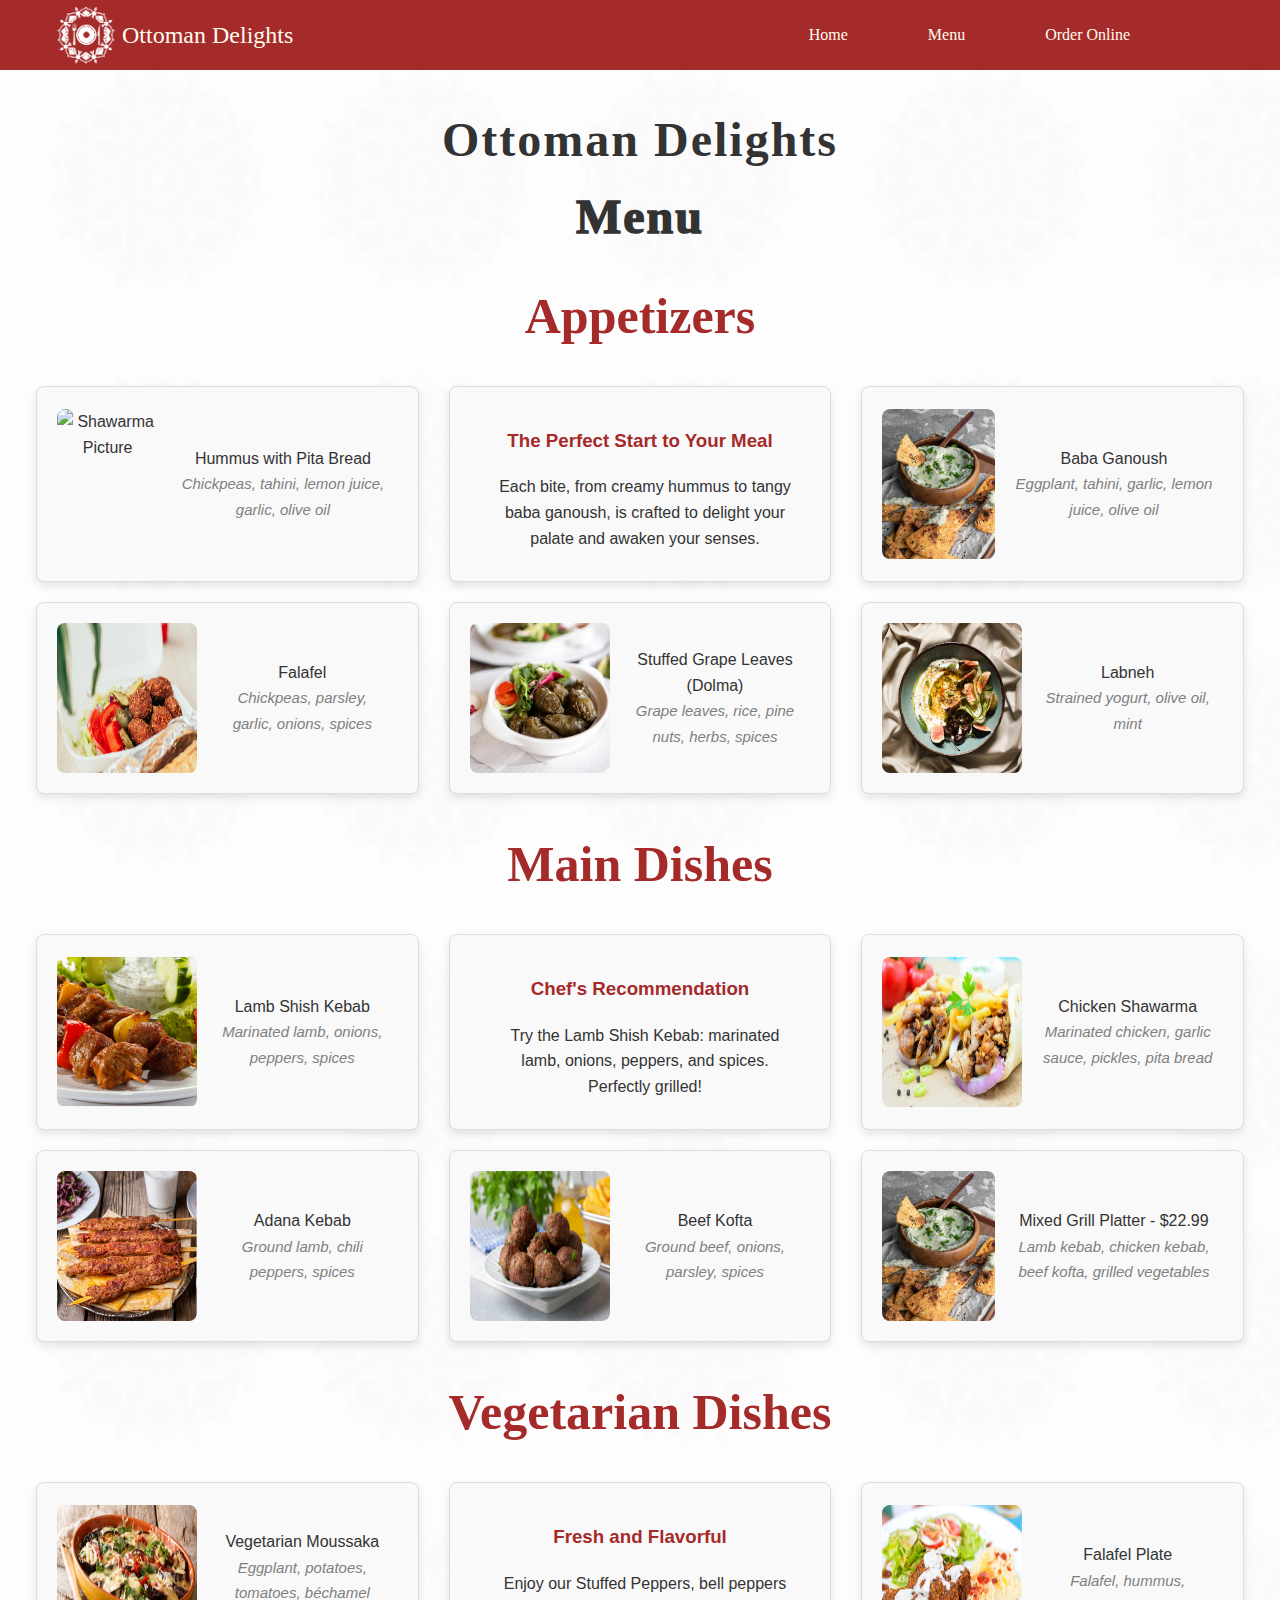
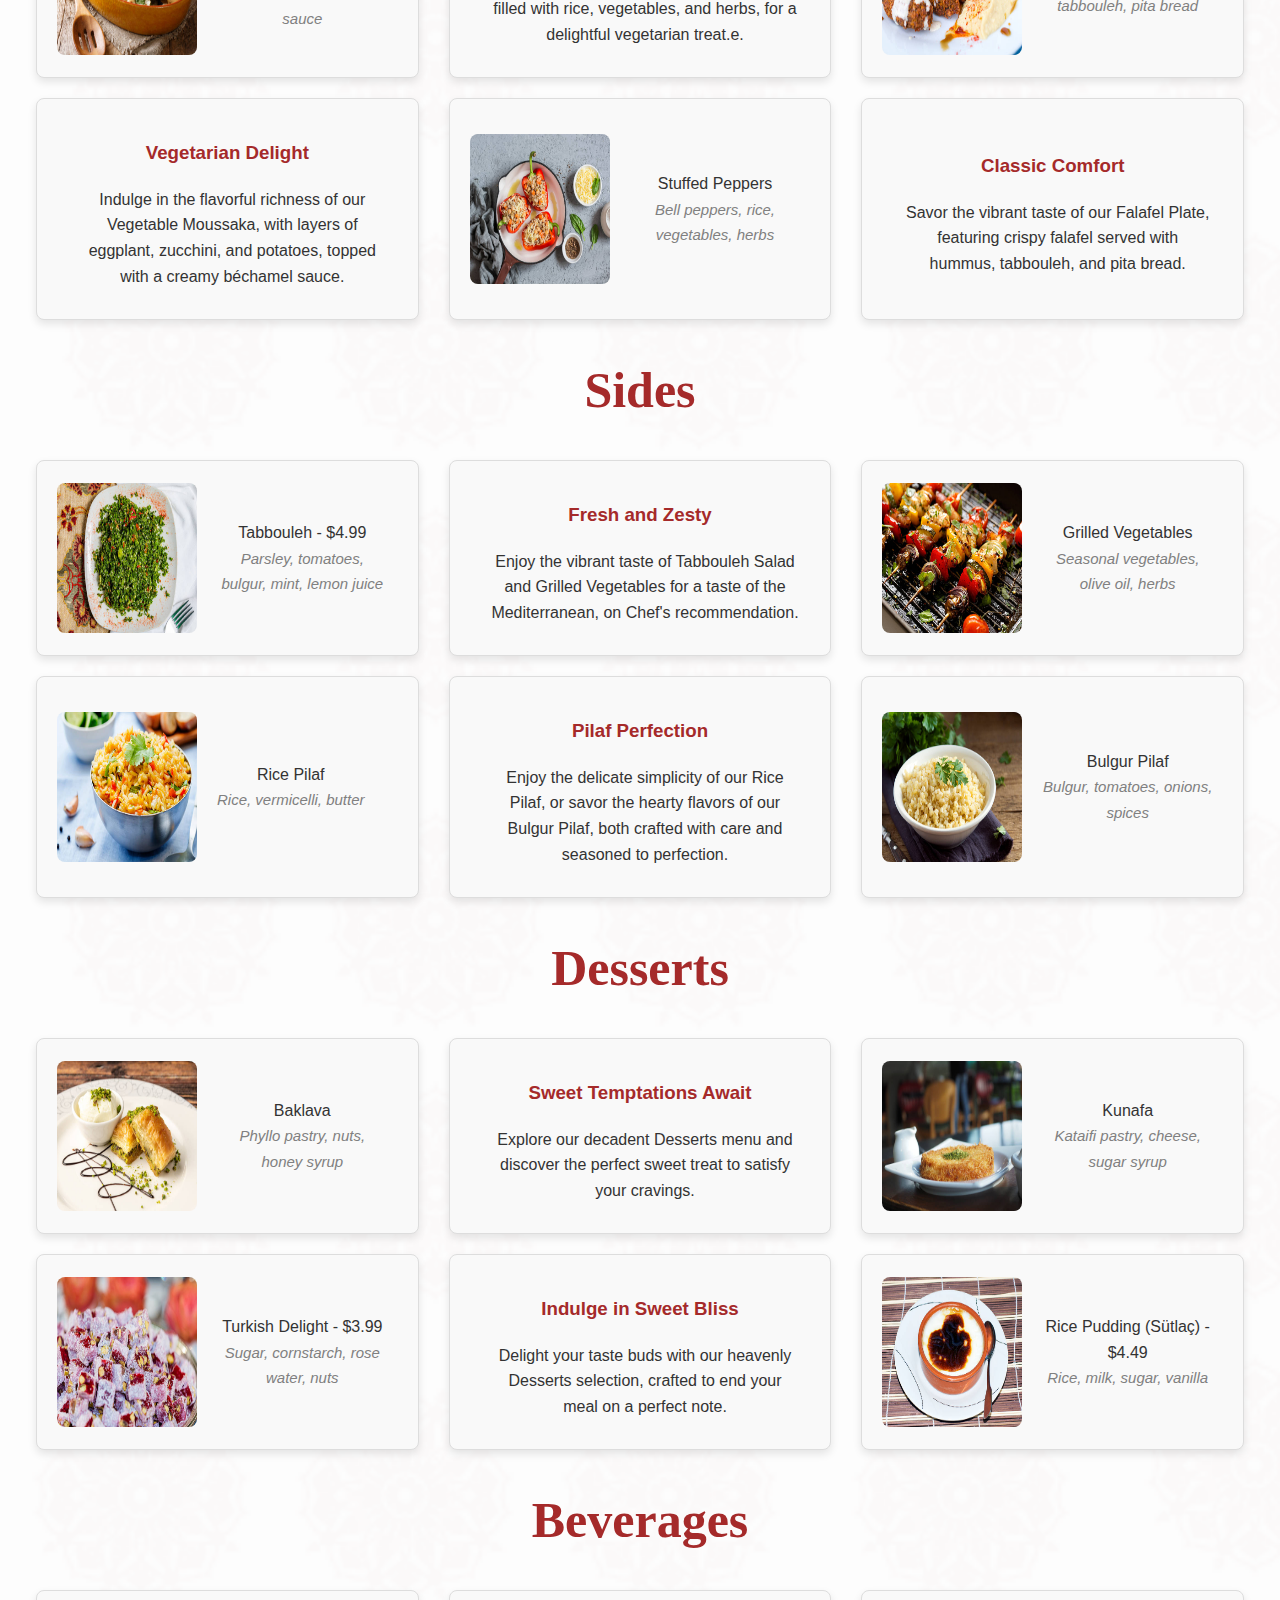
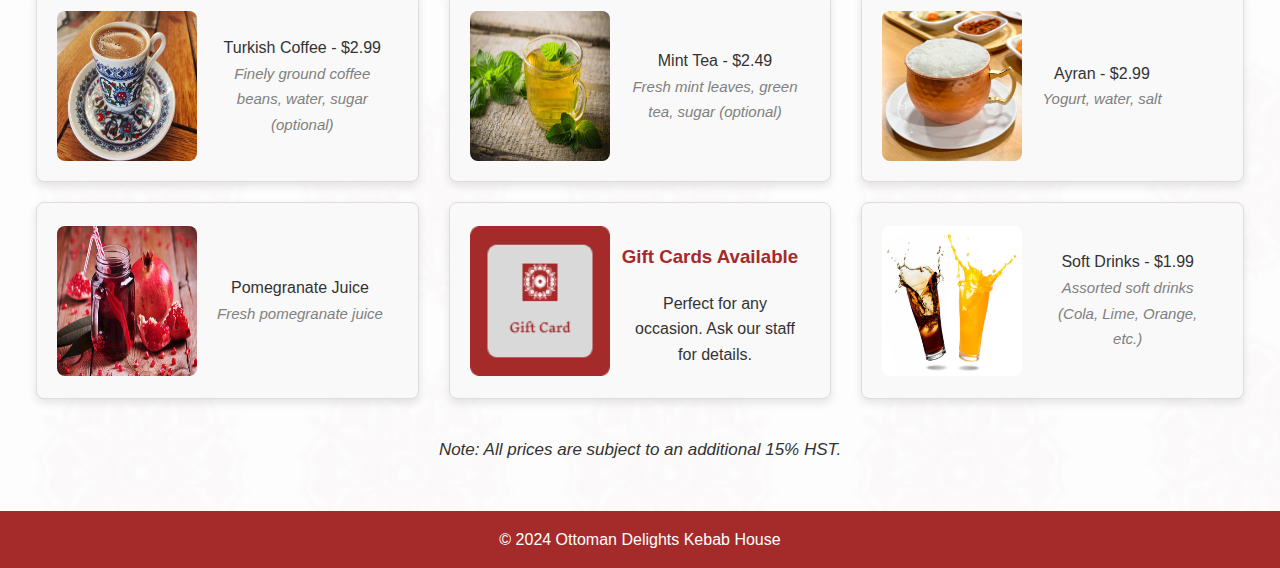
==== menu.html @ 1d20c0e6 "Font of main heading changed on order page" ====
<!DOCTYPE html>
<html lang="en">
  <head>
    <meta charset="UTF-8" />
    <meta
      name="viewport"
      content="width=device-width, initial-scale=1.0" />
    <title>Ottoman Delights Kebab House Menu</title>
    <link rel="icon" type="image/x-icon" href="/images/logo-beige.png" />
    <link rel="stylesheet" href="styles.css" />
  </head>
  <body>
    <header>
      <nav class="headerStrip">
        <div class="logoAndText">
          <a href="/index.html">
            <img class="logo" src="images/logo.png" alt="logo" />
          </a>
          <p>Ottoman Delights</p>
        </div>
        <nav class="navLinks">
          <a href="index.html">Home</a>
          <a href="menu.html">Menu</a>
          <a href="order.html">Order Online</a>
        </nav>
        <button class="menuBtn">
          <img class="menuIcon" src="./images/hammenu.png" alt="menu" />
        </button>
      </nav>
      <nav class="dropDownHidden">
        <div>
          <a href="index.html">Home</a>
          <a href="menu.html">Menu</a>
          <a href="order.html">Order</a>
        </div>
      </nav>
    </header>
    <main class="menuMain">
      <section class="bannerSectionMenu">
        <h1>
          Ottoman Delights
          <span class="emphText">Menu</span>
        </h1>
      </section>
      <section id="menu">
        <div class="menuContainer">
          <div class="heading"><h1>Appetizers</h1></div>
          <div class="menuBoxes">
            <div class="menuBox">
              <img
                class="orderPic"
                src="./images/Hummus-with-Pita-Bread.jpg"
                alt="Shawarma Picture" />
              <div class="optionDetails">
                <p>
                  Hummus with Pita Bread<br /><em class="smalltext"
                    >Chickpeas, tahini, lemon juice, garlic, olive oil</em
                  >
                </p>
              </div>
            </div>
            <div class="menuBox">
              <div class="optionDetails">
                <h3>The Perfect Start to Your Meal</h3>
                <p>
                  Each bite, from creamy hummus to tangy baba ganoush, is crafted to delight your palate and awaken your senses.
                </p>
              </div>
            </div>
            <div class="menuBox">
              <img
                class="orderPic"
                src="./images/baba-ghanoush.jpg"
                alt="Shawarma Picture" />
              <div class="optionDetails">
                <p>
                  Baba Ganoush<br /><em class="smalltext"
                    >Eggplant, tahini, garlic, lemon juice, olive oil</em
                  >
                </p>
              </div>
            </div>
            <div class="menuBox">
              <img
                class="orderPic"
                src="./images/falafel.jpg"
                alt="Shawarma Picture" />
              <div class="optionDetails">
                <p>
                  Falafel<br /><em class="smalltext"
                    >Chickpeas, parsley, garlic, onions, spices</em
                  >
                </p>
              </div>
            </div>
            <div class="menuBox">
              <img
                class="orderPic"
                src="./images/dolma.png"
                alt="Shawarma Picture" />
              <div class="optionDetails">
                <p>
                  Stuffed Grape Leaves (Dolma)<br /><em class="smalltext"
                    >Grape leaves, rice, pine nuts, herbs, spices</em
                  >
                </p>
              </div>
            </div>
            <div class="menuBox">
              <img
                class="orderPic"
                src="./images/labneh.png"
                alt="Shawarma Picture" />
              <div class="optionDetails">
                <p>
                  Labneh<br /><em class="smalltext"
                    >Strained yogurt, olive oil, mint</em
                  >
                </p>
              </div>
            </div>
          </div>

          <div class="heading"><h1>Main Dishes</h1></div>
          <div class="menuBoxes">
            <div class= "menuBox">
              <img
                  class="orderPic"
                  src="./images/shish-kebab.png"
                  alt="Shawarma Picture" />
              <div class="optionDetails">
                <p>
                  Lamb Shish Kebab<br /><em class="smalltext"
                  >Marinated lamb, onions, peppers, spices</em class="smalltext" >
                </p>
              </div>
            </div>
            <div class="menuBox">
              <div class="optionDetails">
                <h3>Chef's Recommendation</h3>
                <p>
                  Try the Lamb Shish Kebab: marinated lamb, onions, peppers, and spices. Perfectly grilled!</p>
              </div>
            </div>
            <div class="menuBox">
              <img
              class="orderPic"
              src="./images/orderShawarma.jpg"
              alt="Shawarma Picture" />
              <div class="optionDetails">
                <p>
                    Chicken Shawarma<br /><em class="smalltext"
                    >Marinated chicken, garlic sauce, pickles, pita bread</em class="smalltext"
                    >
                </p>
              </div>
            </div>
            <div class="menuBox">
              <img
                  class="orderPic"
                  src="./images/adana-kebab.png"
                  alt="Shawarma Picture" />
              <div class="optionDetails">
                <p>
                    Adana Kebab<br /><em class="smalltext"
                    >Ground lamb, chili peppers, spices</em
                    >
                </p>
              </div>
            </div>
            <div class="menuBox">
              <img
                  class="orderPic"
                    src="./images/beef-kofta.jpg"
                    alt="Shawarma Picture" />
              <div class="optionDetails">
                <p>
                    Beef Kofta<br /><em class="smalltext"
                    >Ground beef, onions, parsley, spices</em
                    >
                </p>
              </div>
            </div>
            <div class="menuBox">
              <img
                  class="orderPic"
                  src="./images/baba-ghanoush.jpg"
                    alt="Shawarma Picture" />
              <div class="optionDetails">
                <p>
                  Mixed Grill Platter - $22.99<br /><em class="smalltext"
                  >Lamb kebab, chicken kebab, beef kofta, grilled
                  vegetables</em
                  >
                </p>
              </div>
            </div>
          </div>
    
          <div class="heading"><h1>Vegetarian Dishes</h1></div>
          <div class="menuBoxes">
            <div class="menuBox">
              <img
                  class="orderPic"
                  src="./images/vegetarian-moussaka.jpg"
                    alt="Shawarma Picture" />
              <div class="optionDetails">
                <p>
                  Vegetarian Moussaka<br /><em class="smalltext">Eggplant, potatoes, tomatoes, béchamel sauce</em>
                </p>
              </div>
            </div>
            <div class="menuBox">
              <div class="optionDetails">
                <h3>Fresh and Flavorful</h3>
                <p>Enjoy our Stuffed Peppers, bell peppers filled with rice, vegetables, and herbs, for a delightful vegetarian treat.e.</p>
              </div>
            </div>
            <div class="menuBox">
              <img
                  class="orderPic"
                  src="./images/falafel-plate.jpg"
                    alt="Shawarma Picture" />
              <div class="optionDetails">
                <p>
                  Falafel Plate<br /><em class="smalltext"
                    >Falafel, hummus, tabbouleh, pita bread</em
                  >
                </p>
              </div>
            </div>
            <div class="menuBox">
              <div class="optionDetails">
                <h3>Vegetarian Delight</h3>
                <p>Indulge in the flavorful richness of our Vegetable Moussaka, with layers of eggplant, zucchini, and potatoes, topped with a creamy béchamel sauce.</p>
              </div>
            </div>
            <div class="menuBox">
              <img
                  class="orderPic"
                  src="./images/stuffed-pepper.jpg"
                    alt="Shawarma Picture" />
              <div class="optionDetails">
                <p>
                  Stuffed Peppers<br /><em class="smalltext"
                    >Bell peppers, rice, vegetables, herbs</em
                  >
                </p>
              </div>
            </div>
            <div class="menuBox">
              <div class="optionDetails">
                <h3>Classic Comfort</h3>
                <p>Savor the vibrant taste of our Falafel Plate, featuring crispy falafel served with hummus, tabbouleh, and pita bread.</p>
              </div>
            </div>
          </div>

          <div class="heading"><h1>Sides</h1></div>
          <div class="menuBoxes">
            <div class="menuBox">
              <img
                class="orderPic"
                src="./images/tabbouleh.jpg"
                  alt="Shawarma Picture" />
              <div class="optionDetails">
                <p>
                  Tabbouleh - $4.99<br /><em class="smalltext"
                    >Parsley, tomatoes, bulgur, mint, lemon juice</em
                  >
                </p>
              </div>
            </div>
            <div class="menuBox">
              <div class="optionDetails">
                <h3>Fresh and Zesty
</h3>
                <p>Enjoy the vibrant taste of Tabbouleh Salad and Grilled Vegetables for a taste of the Mediterranean, on Chef's recommendation.</p>
              </div>
            </div>
            <div class="menuBox">
              <img
                class="orderPic"
                src="./images/grilled-vegetables.jpg"
                  alt="Shawarma Picture" />
              <div class="optionDetails">
                <p>
                  Grilled Vegetables<br /><em class="smalltext"
                    >Seasonal vegetables, olive oil, herbs</em
                  >
                </p>
              </div>
            </div>
            <div class="menuBox">
              <img
                    class="orderPic"
                    src="./images/rice-pilaf.jpg"
                      alt="Shawarma Picture" />
              <div class="optionDetails">
                <p>Rice Pilaf<br /><em class="smalltext">Rice, vermicelli, butter</em></p>
              </div>
            </div>
            <div class="menuBox">
              <div class="optionDetails">
                <h3>Pilaf Perfection</h3>
                <p>Enjoy the delicate simplicity of our Rice Pilaf, or savor the hearty flavors of our Bulgur Pilaf, both crafted with care and seasoned to perfection.</p>
              </div>
            </div>
            <div class="menuBox">
              <img
                    class="orderPic"
                    src="./images/bulgar-pilaf.jpg"
                      alt="Shawarma Picture" />
              <div class="optionDetails">
                <p>
                  Bulgur Pilaf<br /><em class="smalltext"
                    >Bulgur, tomatoes, onions, spices</em
                  >
                </p>
              </div>
            </div>
          </div>
          
          <div class="heading"><h1>Desserts</h1></div>
          <div class="menuBoxes">
            <div class="menuBox">
              <img
                class="orderPic"
                src="./images/baklava.jpg"
                  alt="Shawarma Picture" />
              <div class="optionDetails">
                <p>
                Baklava<br /><em class="smalltext">Phyllo pastry, nuts, honey syrup</em>
                </p>
              </div>
            </div>
            <div class="menuBox">
              <div class="optionDetails">
                <h3>Sweet Temptations Await</h3>
                <p>Explore our decadent Desserts menu and discover the perfect sweet treat to satisfy your cravings.</p>
              </div>
            </div>
            <div class="menuBox">
              <img
                class="orderPic"
                src="./images/kunafa.jpg"
                  alt="Shawarma Picture" />
              <div class="optionDetails">
                <p>
                  Kunafa<br /><em class="smalltext"
                    >Kataifi pastry, cheese, sugar syrup</em
                  >
                </p>
              </div>
            </div>
            <div class="menuBox">
              <img
                class="orderPic"
                src="./images/turkish-delight.jpg"
                  alt="Shawarma Picture" />
              <div class="optionDetails">
                <p>
                  Turkish Delight - $3.99<br /><em class="smalltext"
                    >Sugar, cornstarch, rose water, nuts</em
                  >
                </p>
              </div>
            </div>
            <div class="menuBox">
              <div class="optionDetails">
                <h3>Indulge in Sweet Bliss</h3>
                <p>Delight your taste buds with our heavenly Desserts selection, crafted to end your meal on a perfect note.</p>
              </div>
            </div>
            <div class="menuBox">
              <img
                class="orderPic"
                src="./images/rice-pudding.jpg"
                  alt="Shawarma Picture" />
              <div class="optionDetails">
                <p>
                  Rice Pudding (Sütlaç) - $4.49<br /><em class="smalltext"
                    >Rice, milk, sugar, vanilla</em
                  >
                </p>
              </div>
            </div>
          </div>

          <div class="heading"><h1>Beverages</h1></div>
          <div class="menuBoxes">
            <div class="menuBox">
              <img
                class="orderPic"
                src="./images/turkish-coffee.jpg"
                  alt="Shawarma Picture" />
              <div class="optionDetails">
                <p>
                  Turkish Coffee - $2.99<br /><em class="smalltext"
                    >Finely ground coffee beans, water, sugar (optional)</em
                  >
                </p>
              </div>
            </div>
            <div class="menuBox">
              <img
                class="orderPic"
                src="./images/mint-tea.jpg"
                  alt="Shawarma Picture" />
              <div class="optionDetails">
                <p>
                  Mint Tea - $2.49<br /><em class="smalltext"
                    >Fresh mint leaves, green tea, sugar (optional)</em
                  >
                </p>
              </div>
            </div>
            <div class="menuBox">
              <img
                class="orderPic"
                src="./images/ayran.jpg"
                  alt="Shawarma Picture" />
              <div class="optionDetails">

                <p>
                  Ayran - $2.99<br /><em class="smalltext">Yogurt, water, salt</em>
                </p>
              </div>
            </div>
            <div class="menuBox">
              <img
                class="orderPic"
                src="./images/pomegranate-juice.jpg"
                  alt="Shawarma Picture" />
              <div class="optionDetails">
                <p>
                  Pomegranate Juice <br /><em class="smalltext">Fresh pomegranate juice</em>
                </p>
              </div>
            </div>
            <div class="menuBox">
              <img class="orderPic" src="./images/giftcard.png" alt="Gift Card Picture" />
              <div class="optionDetails">
                <h3>Gift Cards Available</h3>
                <p>
                Perfect for any occasion. Ask our staff for details.
                </p>
              </div>
            </div>
            <div class="menuBox">
              <img
                class="orderPic"
                src="./images/soft-drinks.jpg"
                  alt="Shawarma Picture" />
              <div class="optionDetails">
                <p>
                  Soft Drinks - $1.99<br /><em class="smalltext"
                    >Assorted soft drinks (Cola, Lime, Orange, etc.)</em
                  >
                </p>
              </div>
            </div>
        </div>
        <p>
          <em>Note: All prices are subject to an additional 15% HST.</em>
        </p>
      </section>
    </main>
    <footer>
      <p>&copy; 2024 Ottoman Delights Kebab House</p>
    </footer>
    <script src="./rest.js"></script>
  </body>
</html>
---- styles.css ----
body {
  font-family: "Arial", sans-serif;
  line-height: 1.6;
  margin: 0;
  padding: 0;
  color: #333;
  background-color: #f4f4f4;
}

.headerStrip {
  height: 70px;
  background-color: #a52a2a;
  display: flex;
  flex-direction: row;
  align-items: center;
  justify-content: space-between;
  padding-left: 50px;
  padding-right: 70px;
}

.navLinks {
  display: flex;
  flex-direction: row;
  text-decoration: none;
}

.navLinks a:hover {
  text-decoration: underline;
}

.logoAndText {
  display: flex;
  flex-direction: row;
  align-items: center;
}

.logoAndText p {
  font-size: 1.5rem;
  color: rgb(255, 253, 240);
  font-family: fantasy;
}

.logoAndText a {
  padding-top: 10px;
}

.navLinks a {
  text-decoration: none;
  color: rgb(255, 253, 240);
  padding-right: 80px;
}

nav li {
  text-decoration: none;
}

.emphText {
  font-size: 4rem;
  display: block;
  font-family: fantasy;
  font-weight: 1000;
}
.emphText2 {
  font-size: 6rem;
  display: block;
  font-family: fantasy;
  font-weight: 1000;
}

.logo {
  width: 60px;
  margin: 6px;
}

.bannerSection {
  display: flex;
  flex-direction: column;
  align-items: center;
  justify-content: center;
  font-family: fantasy;
  background: url("./images/victoria-shes-UC0HZdUitWY-unsplash.png")
    no-repeat center center/cover;
  color: white;
  text-align: center;
  padding: 2rem 0;
  height: 600px;
}

.menuMain {
  background: url("./images/orderBgImg.png") no-repeat center center/cover;
}

.bannerSectionMenu {
  height: 100px;
}

.bannerSectionMenu h1 {
  font-family: fantasy;
  margin: 0;
  font-size: 3rem;
  letter-spacing: 2px;
}

.bannerSectionMenu h1 span {
  margin: 0;
  font-size: 3rem;
  letter-spacing: 2px;
}

.bannerSection h1 {
  margin: 0;
  font-size: 3rem;
  letter-spacing: 2px;
}
header {
  font-family: fantasy;
}

nav ul {
  list-style: none;
  padding: 0;
  display: flex;
  justify-content: center;
}

nav ul li {
  margin: 0 1rem;
}

nav ul li a {
  color: white;
  text-decoration: none;
  font-weight: bold;
}

nav ul li a:hover {
  text-decoration: underline;
}

section {
  padding: 32px 16px;
  text-align: center;
}

section h2 {
  margin-bottom: 16px;
  font-size: 32px;
  color: #a52a2a;
}

section p {
  margin-bottom: 16px;
  font-size: 17px;
}

footer {
  background: #a52a2a;
  color: white;
  text-align: center;
  padding: 16px 0;
}

footer p {
  margin: 0;
  font-size: 16px;
}

.menuBtn {
  display: none;
  font-family: fantasy;
  font-weight: 1000;
  font-size: large;
  background-color: #a52a2a;
  border: 0;
  color: aliceblue;
}

.menuBtn:hover {
  font-family: fantasy;
  font-weight: 1000;
  font-size: large;
  background-color: #a52a2a;
  border: 0;
  color: aliceblue;
  text-decoration: underline;
}

.dropDownHidden {
  display: none;
}

.menuIcon {
  width: 40px;
}

.orderBody {
  background: url("./images/orderBgImg.png") no-repeat center center/cover;
  display: flex;
  flex-direction: column;
  align-items: center;
  justify-items: center;
  font-family: "Franklin Gothic Medium", "Arial Narrow", Arial, sans-serif;
}

.orderForm {
  border-radius: 30px;
  margin-bottom: 100px;
  display: flex;
  flex-direction: column;
  align-items: center;
  flex-wrap: wrap;
}

.orderPic {
  width: 200px;
  height: 200px;
  border-radius: 8px;
}

.optionDetails p {
  font-size: medium;
  margin-right: 30px;
}

.addButton {
  background-color: #a52a2a;
  border: 0;
  padding-left: 8px;
  padding-right: 8px;
  color: white;
  padding-top: 8px;
  padding-bottom: 8px;
  border-radius: 5px;
}

.orderTitle {
  font-weight: bold;
  font-size: 2.5rem;
  font-family: "Segoe UI", Tahoma, Geneva, Verdana, sans-serif;
}

#summary {
  display: flex;
  flex-direction: row;
  align-items: center;
  padding: 70px;
  text-align: start;
}

#summary img {
  width: 400px;
}

#reviews {
  display: flex;
  flex-direction: row-reverse;
  align-items: center;
  padding: 70px;
  text-align: start;
}

#reviews img {
  width: 400px;
}

#reviews blockquote {
  background: #e2e2e2;
  padding: 16px;
  border-left: 16px solid #a52a2a;
  margin: 16px auto;
  width: auto;
  font-style: italic;
}

#biography {
  display: flex;
  flex-direction: row;
  align-items: center;
  padding: 70px;
  text-align: start;
}
#biography img {
  width: 400px;
}

.optionCard {
  padding: 10px;
  display: flex;
  flex-direction: column;
  align-items: center;
  justify-items: start;
}

.qaunInput {
  display: flex;
  flex-direction: row;
}

.qaunInput input {
  width: 50px;
  margin-left: 50px;
  background-color: rgb(250, 248, 244);
  border: #f4f4f4;
  color: #a52a2a;
  font-size: larger;
  border-radius: 5px;
  padding-left: 20px;
}

.OrderCategory h1 {
  font-family: fantasy;
  color: #a52a2a;
  font-size: 50px;
}

.categoryOptions {
  display: flex;
  flex-direction: row;
  align-items: center;
  flex-wrap: wrap;
  justify-content: center;
}

.encapCard {
  background-color: white;
  border-radius: 15px;
  margin-left: 20px;
  margin-right: 20px;
  margin-top: 50px;
  box-shadow: 5px 5px 5px 2px rgba(109, 122, 126, 0.177);
}

.noteSection {
  display: flex;
  flex-direction: row;
  align-items: center;
  justify-content: space-evenly;
  width: 440px;
  height: 20px;
  background-color: white;
  border-radius: 15px;
  box-shadow: 5px 5px 5px 2px rgba(109, 122, 126, 0.151);
}

.custInfo {
  display: flex;
  flex-direction: column;
  align-items: center;
  font-size: large;
  background-color: white;
  padding: 40px;
  border-radius: 5px;
  border-radius: 15px;
  margin: 20px 40px 20px 40px;
  box-shadow: 5px 5px 5px 2px rgba(109, 122, 126, 0.159);
}

.custInfo input {
  border-radius: 5px;
  padding: 10px;
  margin-bottom: 10px;
  border: 0;
  background-color: rgb(250, 248, 244);
}

.custInfo .label1 {
  margin-right: 29px;
}
.custInfo .label3 {
  margin-right: 32px;
}

.orderSubmit {
  background-color: #a52a2a;
  color: white;
  border: 0;
  border-radius: 5px;
  font-size: large;
  padding: 10px 50px 10px 50px;
  margin-top: 50px;
}

#orderDetailsTable {
  /* background-color: white; */
  border-radius: 15px;
  margin-top: 10px;
  /* box-shadow: 5px 5px 5px 2px rgba(109, 122, 126, 0.177); */
  width: 600px;
  display: flex;
  flex-direction: column;
  justify-content: center;
  align-items: center;
  font-size: medium;
  padding: 5px;
  border-radius: 5px;
  margin: 20px 10px 20px 10px;
}

table {
  display: flex;
  flex-direction: column;
  align-items: start;
  justify-content: start;
}

.itemName {
  width: 200px;
  text-align: start;
}

.itemPrice {
  width: 70px;
  text-align: end;
}

.itemQuan {
  width: 70px;
  text-align: end;
}

.itemTotalPrice {
  width: 70px;
  text-align: end;
}

th {
  font-weight: bolder;
  font-size: 2rem;
}

.calc {
  width: 428px;
  display: flex;
  flex-direction: row;
  justify-content: space-between;
}

.custDisInfo {
  display: flex;
  flex-direction: row;
  width: 430px;
  justify-content: center;
  align-items: center;
  text-align: start;
}

.custDisInfo td {
  width: 200px;
}

.tableHead {
  width: 480px;
  display: flex;
  flex-direction: column;
  align-items: center;
  justify-content: center;
}

.tableHead h4 {
  width: 250px;
}

hr {
  height: 1px;
  color: #00000067;
  width: 400px;
}

.calculationDiv tbody tr {
  display: flex;
  align-items: start;
  flex-direction: row;
  width: 400px;
}

.cancel {
  width: 100px;
  height: 30px;
  color: #a52a2a;
  font-size: medium;
  background-color: white;
  border: #a52a2a;
  border: 2px solid;
  border-radius: 5px;
  margin: 10px;
}

.edit {
  width: 100px;
  height: 32px;
  text-align: center;
  color: white;
  font-size: medium;
  background-color: gray;
  border: white;
  border: 2px solid;
  border-radius: 5px;
  margin: 10px;
}

.confirm {
  width: 100px;
  height: 33px;
  color: white;
  font-size: medium;
  background-color: #a52a2a;
  border: white;
  border: 2px solid;
  border-radius: 5px;
  margin: 10px;
}

.buttonsDiv {
  width: 450px;
  padding: 50px;
  display: flex;
  flex-direction: row;
  align-items: center;
  justify-content: center;
}

.orderOutputSection {
  width: 500px;
  display: flex;
  flex-direction: column;
  align-items: center;
}

.hidden {
  display: none;
}

.anotherOrder {
  background-color: #a52a2a;
  color: white;
  border: 0;
  border-radius: 5px;
  font-size: large;
  padding: 10px 50px 10px 50px;
  margin-top: 10px;
  margin-bottom: 50px;
  text-decoration: none;
}

.messageToUser {
  width: 300px;
  display: flex;
  flex-direction: row;
  justify-content: center;
  align-items: center;
  border-radius: 5px;
  margin-top: 10px;
}

.messageToUser img {
  width: 50px;
  padding: 10px;
}

.messageToUser p {
  font-size: medium;
  padding: 10px;
}

.clientReciptDiv {
  display: flex;
  flex-direction: column;
  align-items: center;
}

.orderDateTime {
  display: flex;
  flex-direction: row;
  align-items: center;
  justify-content: space-between;
  padding: 20px;
}

/* Responsive design  xtablet*/
@media (min-width: 450px) and (max-width: 768px) {
  .bannerSection h1 {
    font-size: 2rem;
  }

  .emphText2 {
    font-size: 3rem;
  }

  .emphText {
    font-size: 2rem;
  }

  nav ul {
    flex-direction: column;
  }

  nav ul li {
    margin: 0.5rem 0;
  }

  .logoAndText p {
    font-size: 1rem;
    color: rgb(255, 253, 240);
    font-family: fantasy;
  }

  .navLinks {
    display: none;
  }

  .menuBtn {
    display: flex;
  }

  .dropDown {
    display: flex;
    flex-direction: column;
  }
  .dropDown div {
    background-color: #a52a2a;
    display: flex;
    flex-direction: column;
    align-items: center;
  }

  .dropDown a {
    text-decoration: none;
    color: rgb(118, 87, 46);
    font-family: fantasy;
  }

  .orderPic {
    width: 80px;
    height: 80px;
    border-radius: 8px;
    margin-right: 30px;
  }

  .orderBody {
    background-color: rgba(255, 255, 255, 0.615);
    font-family: "Franklin Gothic Medium", "Arial Narrow", Arial,
      sans-serif;
  }

  .optionCard {
    width: 450px;
    padding: 10px;
    display: flex;
    flex-direction: row;
    align-items: center;
    justify-items: start;
  }

  .optionDetails {
    width: 250px;
  }

  .encapCard {
    background-color: white;
    border-radius: 15px;
    margin-top: 10px;
    box-shadow: 5px 5px 5px 2px rgba(109, 122, 126, 0.177);
  }

  .optionDetails p {
    font-size: medium;
    margin-right: 30px;
  }

  .qaunInput {
    display: flex;
    align-items: center;
    flex-direction: column;
  }

  .qaunInput input {
    width: 40px;
    margin-left: 0;
    background-color: rgb(250, 248, 244);
    border: #f4f4f4;
  }

  .orderForm {
    display: flex;
    flex-direction: column;
    align-items: center;
    border-radius: 30px;
  }

  .OrderCategory {
    display: flex;
    flex-direction: column;
    align-items: center;
  }

  .categoryOptions {
    display: flex;
    flex-direction: column;
    align-items: start;
    justify-content: center;
  }

  .custInfo {
    display: flex;
    flex-direction: column;
    align-items: center;
    font-size: large;
    background-color: white;
    padding: 40px;
    border-radius: 5px;
  }

  .custInfo input {
    border-radius: 5px;
    padding: 10px;
    margin-bottom: 10px;
    border: 0;
    background-color: rgb(250, 248, 244);
  }

  .custInfo .label1 {
    margin-right: 29px;
  }

  .custInfo .label3 {
    margin-right: 32px;
  }

  .orderSubmit {
    background-color: #a52a2a;
    color: white;
    border: 0;
    border-radius: 5px;
    font-size: large;
    padding: 10px 50px 10px 50px;
    margin-top: 50px;
  }

  #orderDetailsTable td {
    width: 140px;
  }

  #orderDetailsTable {
    /* background-color: white; */
    border-radius: 15px;
    margin-top: 10px;
    /* box-shadow: 5px 5px 5px 2px rgba(109, 122, 126, 0.177); */
    width: 480px;
    display: flex;
    flex-direction: column;
    align-items: center;
    font-size: medium;
    padding: 5px;
    border-radius: 5px;
    margin: 20px 10px 20px 10px;
  }

  .buttonsDiv {
    padding: 20px;
    display: flex;
    flex-direction: column;
    align-items: center;
    justify-content: center;
  }

  .custDisInfo {
    display: flex;
    flex-direction: row;
    width: 400px;
    justify-content: center;
    align-items: center;
  }

  .custDisInfo td {
    width: 200px;
  }
}

.belowBanner {
  background: url("./images/orderBgImg.png") no-repeat center center/cover;
}

.restInfoDiv {
  display: flex;
  flex-direction: row;
  flex-wrap: wrap;
  justify-content: center;
  align-items: center;
}

.restInfoDiv img {
  width: 370px;
  margin: 50px;
  box-shadow: 0 4px 8px rgba(0, 0, 0, 0.1);
}

.menuContainer {
  display: flex;
  flex-direction: column;
  gap: 20px;
  margin: 0 20px;
}

.heading {
  display: flex;
  justify-content: center;
  align-items: center;
  width: auto;
  height: 100px;
}

.heading h1 {
  color: #a52a2a;
  font-family: fantasy;
  font-size: 50px;
}

.menuBoxes {
  display: flex;
  flex-wrap: wrap;
  gap: 20px;
  justify-content: space-between;
}

.menuBox {
  background-color: #f9f9f9;
  padding: 20px;
  border: 1px solid #ddd;
  border-radius: 8px;
  box-shadow: 0 4px 8px rgba(0, 0, 0, 0.1);
  display: flex;
  flex-direction: row;
  align-items: center;
  width: calc(33.33% - 20px);
  box-sizing: border-box;
}

.menuBox h3 {
  color: #a52a2a;
}

.menuBox p {
  margin: 10px 0;
  padding-right: 10px;
  padding-left: 20px;
}

.menuBox img {
  width: 140px;
  height: 150px;
}

.smalltext {
  font-size: 15px;
  color: grey;
}
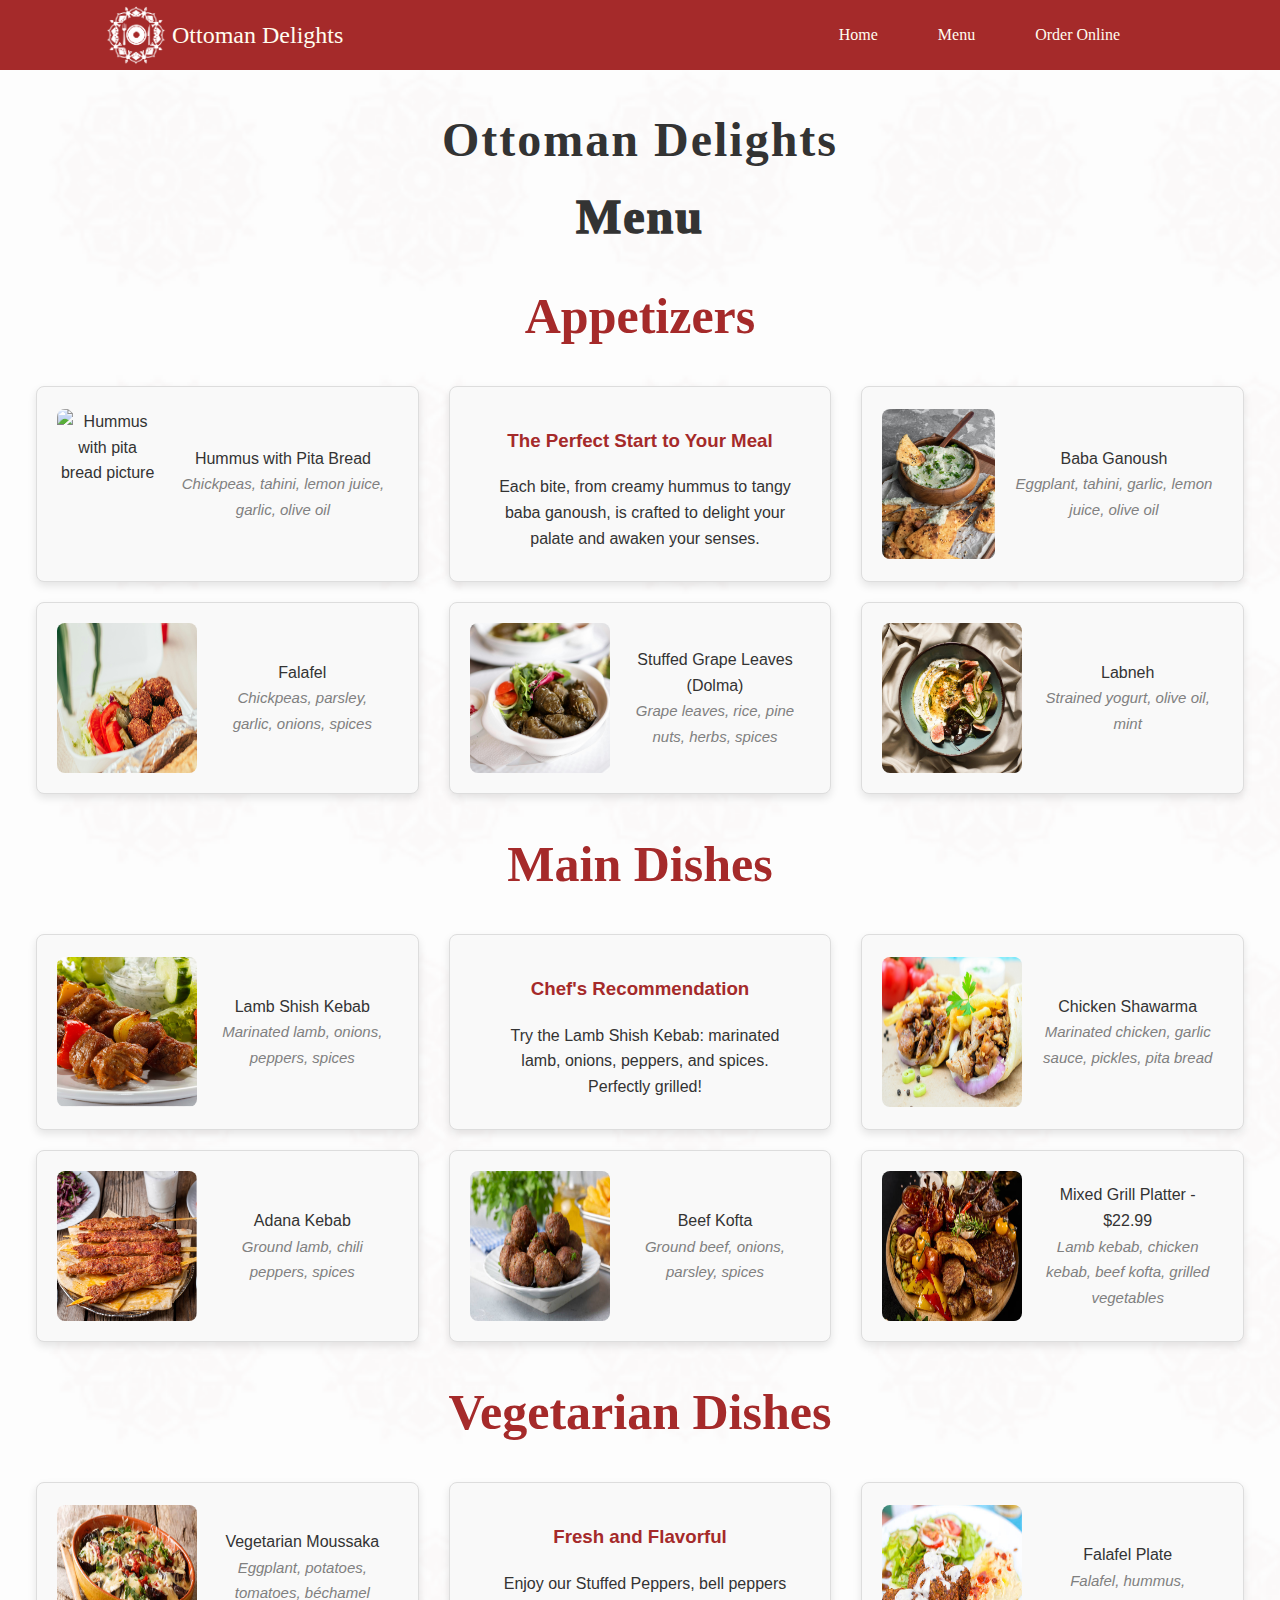
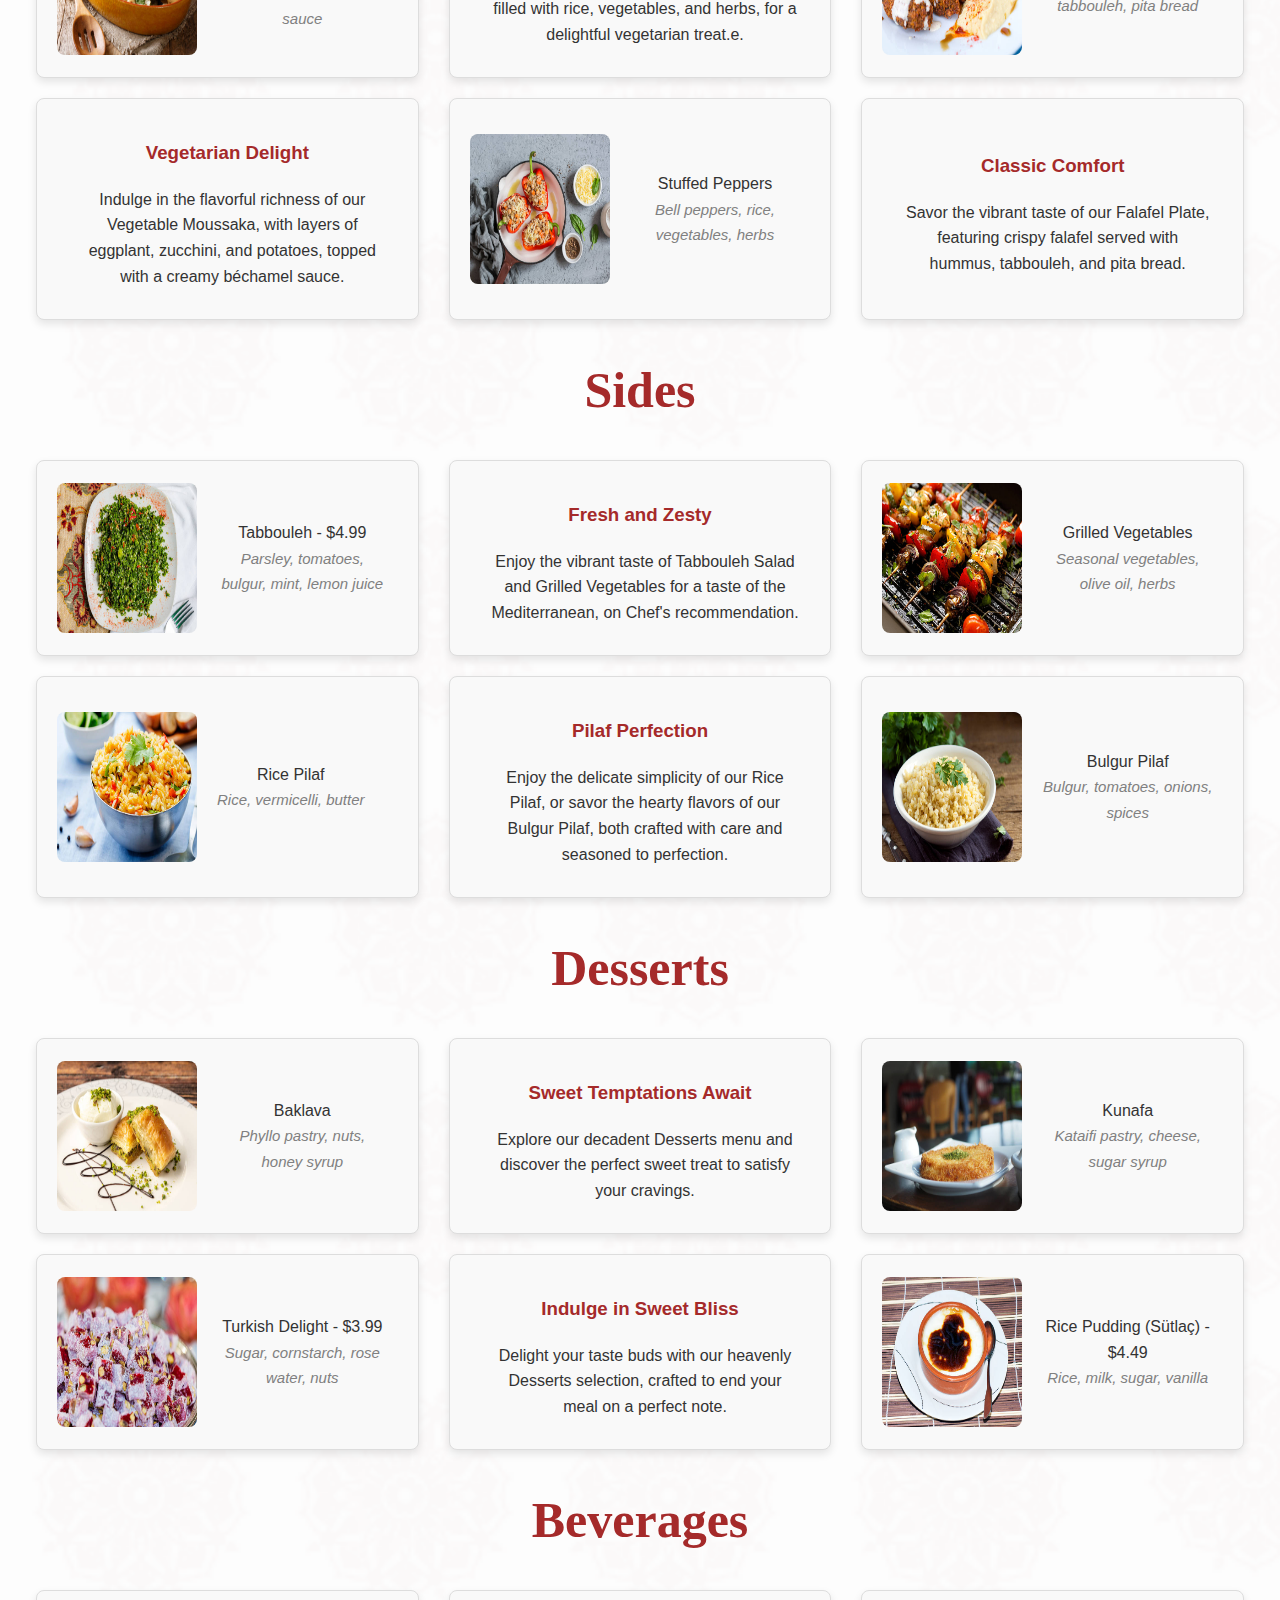
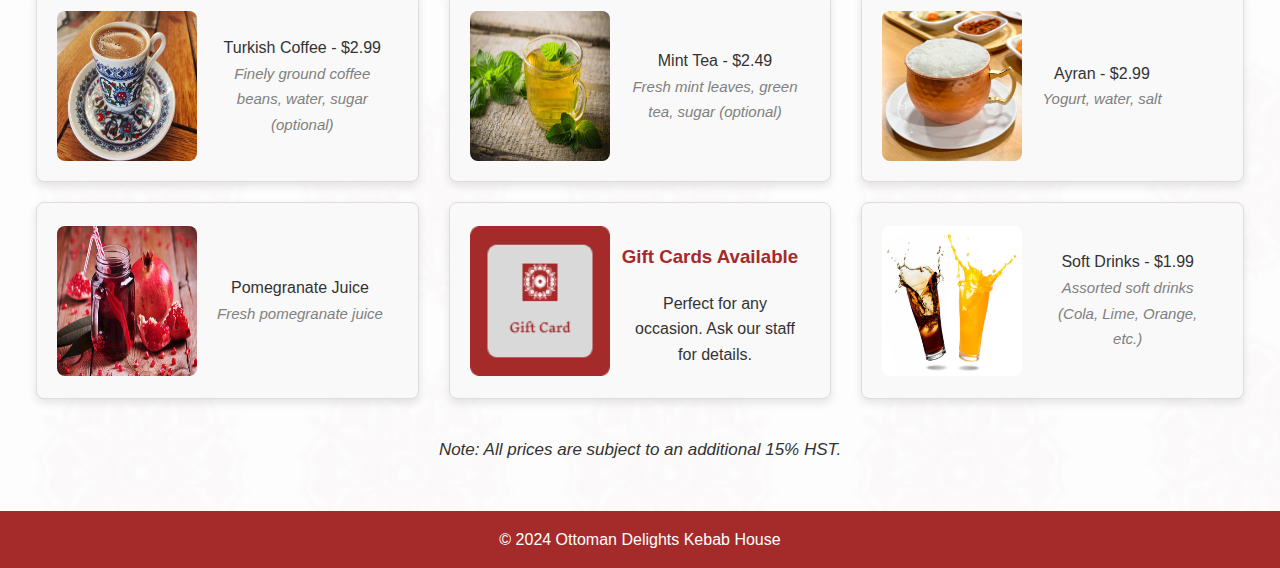
==== commit 7fdf44cc: "alt text corrected" ====
--- a/menu.html
+++ b/menu.html
@@ -1,20 +1,20 @@
 <!DOCTYPE html>
 <html lang="en">
   <head>
-    <meta charset="UTF-8" />
+    <meta charset="UTF-8" >
     <meta
       name="viewport"
-      content="width=device-width, initial-scale=1.0" />
+      content="width=device-width, initial-scale=1.0" >
     <title>Ottoman Delights Kebab House Menu</title>
-    <link rel="icon" type="image/x-icon" href="/images/logo-beige.png" />
-    <link rel="stylesheet" href="styles.css" />
+    <link rel="icon" type="image/x-icon" href="./images/logo-beige.png" >
+    <link rel="stylesheet" href="styles.css" >
   </head>
   <body>
     <header>
       <nav class="headerStrip">
         <div class="logoAndText">
-          <a href="/index.html">
-            <img class="logo" src="images/logo.png" alt="logo" />
+          <a href="./index.html">
+            <img class="logo" src="./images/logo.png" alt="logo" >
           </a>
           <p>Ottoman Delights</p>
         </div>
@@ -23,11 +23,12 @@
           <a href="menu.html">Menu</a>
           <a href="order.html">Order Online</a>
         </nav>
+
         <button class="menuBtn">
-          <img class="menuIcon" src="./images/hammenu.png" alt="menu" />
+          <img class="menuIcon" src="./images/hammenu.png" alt="A picture of three lines on top of each other signifying a menu button" >
         </button>
       </nav>
-      <nav class="dropDownHidden">
+      <nav class="dropDownHidden" id="hamburgerMenu">
         <div>
           <a href="index.html">Home</a>
           <a href="menu.html">Menu</a>
@@ -50,10 +51,10 @@
               <img
                 class="orderPic"
                 src="./images/Hummus-with-Pita-Bread.jpg"
-                alt="Shawarma Picture" />
-              <div class="optionDetails">
-                <p>
-                  Hummus with Pita Bread<br /><em class="smalltext"
+                alt="Hummus with pita bread picture" >
+              <div class="optionDetails">
+                <p>
+                  Hummus with Pita Bread<br ><em class="smalltext"
                     >Chickpeas, tahini, lemon juice, garlic, olive oil</em
                   >
                 </p>
@@ -71,10 +72,10 @@
               <img
                 class="orderPic"
                 src="./images/baba-ghanoush.jpg"
-                alt="Shawarma Picture" />
-              <div class="optionDetails">
-                <p>
-                  Baba Ganoush<br /><em class="smalltext"
+                alt="A picture of baba ghanoush dish" >
+              <div class="optionDetails">
+                <p>
+                  Baba Ganoush<br ><em class="smalltext"
                     >Eggplant, tahini, garlic, lemon juice, olive oil</em
                   >
                 </p>
@@ -84,10 +85,10 @@
               <img
                 class="orderPic"
                 src="./images/falafel.jpg"
-                alt="Shawarma Picture" />
-              <div class="optionDetails">
-                <p>
-                  Falafel<br /><em class="smalltext"
+                alt="A picture of falafel wrap" >
+              <div class="optionDetails">
+                <p>
+                  Falafel<br ><em class="smalltext"
                     >Chickpeas, parsley, garlic, onions, spices</em
                   >
                 </p>
@@ -97,10 +98,10 @@
               <img
                 class="orderPic"
                 src="./images/dolma.png"
-                alt="Shawarma Picture" />
-              <div class="optionDetails">
-                <p>
-                  Stuffed Grape Leaves (Dolma)<br /><em class="smalltext"
+                alt="Picture of Stuffed Grape Leaves (Dolma)" >
+              <div class="optionDetails">
+                <p>
+                  Stuffed Grape Leaves (Dolma)<br ><em class="smalltext"
                     >Grape leaves, rice, pine nuts, herbs, spices</em
                   >
                 </p>
@@ -110,10 +111,10 @@
               <img
                 class="orderPic"
                 src="./images/labneh.png"
-                alt="Shawarma Picture" />
-              <div class="optionDetails">
-                <p>
-                  Labneh<br /><em class="smalltext"
+                alt="Picture of labeneh dish" >
+              <div class="optionDetails">
+                <p>
+                  Labneh<br ><em class="smalltext"
                     >Strained yogurt, olive oil, mint</em
                   >
                 </p>
@@ -127,11 +128,11 @@
               <img
                   class="orderPic"
                   src="./images/shish-kebab.png"
-                  alt="Shawarma Picture" />
-              <div class="optionDetails">
-                <p>
-                  Lamb Shish Kebab<br /><em class="smalltext"
-                  >Marinated lamb, onions, peppers, spices</em class="smalltext" >
+                  alt="Picture of shish kebab dish" >
+              <div class="optionDetails">
+                <p>
+                  Lamb Shish Kebab<br ><em class="smalltext"
+                  >Marinated lamb, onions, peppers, spices</em >
                 </p>
               </div>
             </div>
@@ -146,12 +147,12 @@
               <img
               class="orderPic"
               src="./images/orderShawarma.jpg"
-              alt="Shawarma Picture" />
-              <div class="optionDetails">
-                <p>
-                    Chicken Shawarma<br /><em class="smalltext"
-                    >Marinated chicken, garlic sauce, pickles, pita bread</em class="smalltext"
-                    >
+              alt="Shawarma Picture" >
+              <div class="optionDetails">
+                <p>
+                    Chicken Shawarma<br ><em class="smalltext">
+                    Marinated chicken, garlic sauce, pickles, pita bread</em>
+                    
                 </p>
               </div>
             </div>
@@ -159,10 +160,10 @@
               <img
                   class="orderPic"
                   src="./images/adana-kebab.png"
-                  alt="Shawarma Picture" />
-              <div class="optionDetails">
-                <p>
-                    Adana Kebab<br /><em class="smalltext"
+                  alt="Picture of adanda kebab" >
+              <div class="optionDetails">
+                <p>
+                    Adana Kebab<br ><em class="smalltext"
                     >Ground lamb, chili peppers, spices</em
                     >
                 </p>
@@ -172,10 +173,10 @@
               <img
                   class="orderPic"
                     src="./images/beef-kofta.jpg"
-                    alt="Shawarma Picture" />
-              <div class="optionDetails">
-                <p>
-                    Beef Kofta<br /><em class="smalltext"
+                    alt="Picture of beef kofta" >
+              <div class="optionDetails">
+                <p>
+                    Beef Kofta<br ><em class="smalltext"
                     >Ground beef, onions, parsley, spices</em
                     >
                 </p>
@@ -184,11 +185,11 @@
             <div class="menuBox">
               <img
                   class="orderPic"
-                  src="./images/baba-ghanoush.jpg"
-                    alt="Shawarma Picture" />
-              <div class="optionDetails">
-                <p>
-                  Mixed Grill Platter - $22.99<br /><em class="smalltext"
+                  src="./images/mix-grill-platter.jpg"
+                    alt="Picture of gill mix" >
+              <div class="optionDetails">
+                <p>
+                  Mixed Grill Platter - $22.99<br ><em class="smalltext"
                   >Lamb kebab, chicken kebab, beef kofta, grilled
                   vegetables</em
                   >
@@ -203,10 +204,10 @@
               <img
                   class="orderPic"
                   src="./images/vegetarian-moussaka.jpg"
-                    alt="Shawarma Picture" />
-              <div class="optionDetails">
-                <p>
-                  Vegetarian Moussaka<br /><em class="smalltext">Eggplant, potatoes, tomatoes, béchamel sauce</em>
+                    alt="Picture of vegetarian moussaka dish" >
+              <div class="optionDetails">
+                <p>
+                  Vegetarian Moussaka<br ><em class="smalltext">Eggplant, potatoes, tomatoes, béchamel sauce</em>
                 </p>
               </div>
             </div>
@@ -220,10 +221,10 @@
               <img
                   class="orderPic"
                   src="./images/falafel-plate.jpg"
-                    alt="Shawarma Picture" />
-              <div class="optionDetails">
-                <p>
-                  Falafel Plate<br /><em class="smalltext"
+                    alt="falafer platter dish" >
+              <div class="optionDetails">
+                <p>
+                  Falafel Plate<br ><em class="smalltext"
                     >Falafel, hummus, tabbouleh, pita bread</em
                   >
                 </p>
@@ -239,10 +240,10 @@
               <img
                   class="orderPic"
                   src="./images/stuffed-pepper.jpg"
-                    alt="Shawarma Picture" />
-              <div class="optionDetails">
-                <p>
-                  Stuffed Peppers<br /><em class="smalltext"
+                  alt="Stuffed peppers dish picture" >
+                  <div class="optionDetails">
+                <p>
+                  Stuffed Peppers<br ><em class="smalltext"
                     >Bell peppers, rice, vegetables, herbs</em
                   >
                 </p>
@@ -262,10 +263,10 @@
               <img
                 class="orderPic"
                 src="./images/tabbouleh.jpg"
-                  alt="Shawarma Picture" />
-              <div class="optionDetails">
-                <p>
-                  Tabbouleh - $4.99<br /><em class="smalltext"
+                  alt="Tabouleh dish picture" >
+              <div class="optionDetails">
+                <p>
+                  Tabbouleh - $4.99<br ><em class="smalltext"
                     >Parsley, tomatoes, bulgur, mint, lemon juice</em
                   >
                 </p>
@@ -282,10 +283,10 @@
               <img
                 class="orderPic"
                 src="./images/grilled-vegetables.jpg"
-                  alt="Shawarma Picture" />
-              <div class="optionDetails">
-                <p>
-                  Grilled Vegetables<br /><em class="smalltext"
+                  alt="Grilled vegetables picture" >
+              <div class="optionDetails">
+                <p>
+                  Grilled Vegetables<br ><em class="smalltext"
                     >Seasonal vegetables, olive oil, herbs</em
                   >
                 </p>
@@ -295,9 +296,9 @@
               <img
                     class="orderPic"
                     src="./images/rice-pilaf.jpg"
-                      alt="Shawarma Picture" />
-              <div class="optionDetails">
-                <p>Rice Pilaf<br /><em class="smalltext">Rice, vermicelli, butter</em></p>
+                      alt="Rice pillaf picture" >
+              <div class="optionDetails">
+                <p>Rice Pilaf<br ><em class="smalltext">Rice, vermicelli, butter</em></p>
               </div>
             </div>
             <div class="menuBox">
@@ -310,10 +311,10 @@
               <img
                     class="orderPic"
                     src="./images/bulgar-pilaf.jpg"
-                      alt="Shawarma Picture" />
-              <div class="optionDetails">
-                <p>
-                  Bulgur Pilaf<br /><em class="smalltext"
+                    alt="Burgul pillaf picture" >
+                    <div class="optionDetails">
+                <p>
+                  Bulgur Pilaf<br ><em class="smalltext"
                     >Bulgur, tomatoes, onions, spices</em
                   >
                 </p>
@@ -327,10 +328,10 @@
               <img
                 class="orderPic"
                 src="./images/baklava.jpg"
-                  alt="Shawarma Picture" />
-              <div class="optionDetails">
-                <p>
-                Baklava<br /><em class="smalltext">Phyllo pastry, nuts, honey syrup</em>
+                  alt="Picture of baklava dish" >
+              <div class="optionDetails">
+                <p>
+                Baklava<br ><em class="smalltext">Phyllo pastry, nuts, honey syrup</em>
                 </p>
               </div>
             </div>
@@ -344,10 +345,10 @@
               <img
                 class="orderPic"
                 src="./images/kunafa.jpg"
-                  alt="Shawarma Picture" />
-              <div class="optionDetails">
-                <p>
-                  Kunafa<br /><em class="smalltext"
+                  alt="Kunafa dish picture" >
+              <div class="optionDetails">
+                <p>
+                  Kunafa<br ><em class="smalltext"
                     >Kataifi pastry, cheese, sugar syrup</em
                   >
                 </p>
@@ -357,10 +358,10 @@
               <img
                 class="orderPic"
                 src="./images/turkish-delight.jpg"
-                  alt="Shawarma Picture" />
-              <div class="optionDetails">
-                <p>
-                  Turkish Delight - $3.99<br /><em class="smalltext"
+                  alt="Turkish delight picture" >
+              <div class="optionDetails">
+                <p>
+                  Turkish Delight - $3.99<br ><em class="smalltext"
                     >Sugar, cornstarch, rose water, nuts</em
                   >
                 </p>
@@ -376,10 +377,10 @@
               <img
                 class="orderPic"
                 src="./images/rice-pudding.jpg"
-                  alt="Shawarma Picture" />
-              <div class="optionDetails">
-                <p>
-                  Rice Pudding (Sütlaç) - $4.49<br /><em class="smalltext"
+                  alt="Rice pudding picture" >
+              <div class="optionDetails">
+                <p>
+                  Rice Pudding (Sütlaç) - $4.49<br ><em class="smalltext"
                     >Rice, milk, sugar, vanilla</em
                   >
                 </p>
@@ -393,10 +394,10 @@
               <img
                 class="orderPic"
                 src="./images/turkish-coffee.jpg"
-                  alt="Shawarma Picture" />
-              <div class="optionDetails">
-                <p>
-                  Turkish Coffee - $2.99<br /><em class="smalltext"
+                  alt="Turkish coffee picture" >
+              <div class="optionDetails">
+                <p>
+                  Turkish Coffee - $2.99<br ><em class="smalltext"
                     >Finely ground coffee beans, water, sugar (optional)</em
                   >
                 </p>
@@ -406,10 +407,10 @@
               <img
                 class="orderPic"
                 src="./images/mint-tea.jpg"
-                  alt="Shawarma Picture" />
-              <div class="optionDetails">
-                <p>
-                  Mint Tea - $2.49<br /><em class="smalltext"
+                  alt="Mint tea picture" >
+              <div class="optionDetails">
+                <p>
+                  Mint Tea - $2.49<br ><em class="smalltext"
                     >Fresh mint leaves, green tea, sugar (optional)</em
                   >
                 </p>
@@ -419,11 +420,11 @@
               <img
                 class="orderPic"
                 src="./images/ayran.jpg"
-                  alt="Shawarma Picture" />
+                  alt="Ayran picture" >
               <div class="optionDetails">
 
                 <p>
-                  Ayran - $2.99<br /><em class="smalltext">Yogurt, water, salt</em>
+                  Ayran - $2.99<br ><em class="smalltext">Yogurt, water, salt</em>
                 </p>
               </div>
             </div>
@@ -431,15 +432,15 @@
               <img
                 class="orderPic"
                 src="./images/pomegranate-juice.jpg"
-                  alt="Shawarma Picture" />
-              <div class="optionDetails">
-                <p>
-                  Pomegranate Juice <br /><em class="smalltext">Fresh pomegranate juice</em>
-                </p>
-              </div>
-            </div>
-            <div class="menuBox">
-              <img class="orderPic" src="./images/giftcard.png" alt="Gift Card Picture" />
+                  alt="Pomegranate juice picture" >
+              <div class="optionDetails">
+                <p>
+                  Pomegranate Juice <br><em class="smalltext">Fresh pomegranate juice</em>
+                </p>
+              </div>
+            </div>
+            <div class="menuBox">
+              <img class="orderPic" src="./images/giftcard.png" alt="Gift Card Picture" >
               <div class="optionDetails">
                 <h3>Gift Cards Available</h3>
                 <p>
@@ -451,10 +452,10 @@
               <img
                 class="orderPic"
                 src="./images/soft-drinks.jpg"
-                  alt="Shawarma Picture" />
-              <div class="optionDetails">
-                <p>
-                  Soft Drinks - $1.99<br /><em class="smalltext"
+                  alt="A picture of two cups with soft drinks" >
+              <div class="optionDetails">
+                <p>
+                  Soft Drinks - $1.99<br ><em class="smalltext"
                     >Assorted soft drinks (Cola, Lime, Orange, etc.)</em
                   >
                 </p>
@@ -464,11 +465,12 @@
         <p>
           <em>Note: All prices are subject to an additional 15% HST.</em>
         </p>
+        </div>
       </section>
     </main>
     <footer>
       <p>&copy; 2024 Ottoman Delights Kebab House</p>
     </footer>
-    <script src="./rest.js"></script>
+    <script src="./menuButton.js"></script>
   </body>
 </html>
--- a/styles.css
+++ b/styles.css
@@ -185,10 +185,6 @@
   text-decoration: underline;
 }
 
-.dropDownHidden {
-  display: none;
-}
-
 .menuIcon {
   width: 40px;
 }
@@ -221,6 +217,60 @@
   font-size: medium;
   margin-right: 30px;
 }
+
+.restaurantInfoDiv
+{
+  display: flex;
+  flex-direction: row;
+  flex-wrap: wrap;
+  align-items: center;
+  justify-content: center;
+  padding-top: 50px;
+  gap: 20px;
+}
+.resturantAllInfo
+{
+  width: 330px;
+  display: flex;
+  flex-direction: column;
+}
+
+.detailsDiv
+{
+  display: flex;
+  flex-direction: row;
+  gap: 20px;
+  height: 120px;
+
+  background-color: white;
+  color: #a52a2a;
+  font-weight: bold;
+  border-radius: 0px 0px 5px 5px;
+  box-shadow: 5px 5px 5px 2px rgba(109, 122, 126, 0.177);
+
+}
+
+.resturantAllInfo .title{
+  background-color: #4c4a4a;
+  color: white;
+  font-size: larger;
+  width: 315px;
+  height: 35px;
+  margin: 0;
+  padding-left: 15px;
+  border-radius: 5px 5px 0px 0px;;
+
+}
+
+
+
+.locationIcon, .clockIcon, .phoneIcon{
+  width: 50px;
+  height: 70px;
+  padding-top: 10px;
+  padding-left: 10px;
+}
+
 
 .addButton {
   background-color: #a52a2a;
@@ -307,7 +357,7 @@
   padding-left: 20px;
 }
 
-.OrderCategory h1 {
+.OrderCategory h3 {
   font-family: fantasy;
   color: #a52a2a;
   font-size: 50px;
@@ -361,13 +411,6 @@
   margin-bottom: 10px;
   border: 0;
   background-color: rgb(250, 248, 244);
-}
-
-.custInfo .label1 {
-  margin-right: 29px;
-}
-.custInfo .label3 {
-  margin-right: 32px;
 }
 
 .orderSubmit {
@@ -433,6 +476,19 @@
   display: flex;
   flex-direction: row;
   justify-content: space-between;
+  align-items: center;
+}
+
+.calcHr {
+  display: flex;
+  justify-content: center;
+}
+
+tbody {
+  display: flex;
+  flex-direction: column;
+  justify-content: center;
+  align-items: center;
 }
 
 .custDisInfo {
@@ -464,13 +520,7 @@
   height: 1px;
   color: #00000067;
   width: 400px;
-}
-
-.calculationDiv tbody tr {
-  display: flex;
-  align-items: start;
-  flex-direction: row;
-  width: 400px;
+  align-self: center;
 }
 
 .cancel {
@@ -549,11 +599,10 @@
   justify-content: center;
   align-items: center;
   border-radius: 5px;
-  margin-top: 10px;
 }
 
 .messageToUser img {
-  width: 50px;
+  width: 30px;
   padding: 10px;
 }
 
@@ -570,24 +619,217 @@
 
 .orderDateTime {
   display: flex;
-  flex-direction: row;
+  flex-direction: column;
   align-items: center;
   justify-content: space-between;
   padding: 20px;
 }
 
-/* Responsive design  xtablet*/
-@media (min-width: 450px) and (max-width: 768px) {
+.custInfo div {
+  display: flex;
+  flex-direction: row;
+  align-items: center;
+  justify-content: space-between;
+}
+.custInfo div label {
+  width: 130px;
+  text-align: start;
+}
+
+.custInfo div input {
+  width: 180px;
+}
+
+.hrBottomtd {
+  display: flex;
+  flex-direction: column;
+  align-content: center;
+  justify-content: center;
+}
+
+/* Responsive Design for Laptops and Desktops */
+@media (min-width: 1024px) {
+  .headerStrip {
+    padding: 0 100px;
+  }
+
+  .navLinks a {
+    padding-right: 60px;
+  }
+
+  .dropDownHidden {
+    display: none;
+  }
+
+  .bannerTitle {
+    font-size: 56px;
+  }
+
+  .emphText {
+    font-size: 72px;
+  }
+
+  .emphText2 {
+    font-size: 104px;
+  }
+
+  #summary,
+  #reviews,
+  #biography {
+    padding: 100px;
+  }
+}
+
+/* Responsive Design for Tablets */
+@media (min-width: 450px) and (max-width: 1024px) {
+  .navLinks {
+    display: none;
+  }
+
+  .menuBtn {
+    display: initial;
+  }
+
+  .dropDownHidden {
+    display: flex;
+    flex-direction: column;
+    align-items: center;
+    background: #a52a2a;
+  }
+
+  .dropDownHidden a {
+    color: #fff;
+    text-decoration: none;
+    padding: 15px 20px;
+  }
+
+  .dropDownHidden a:hover {
+    background: #fffdf0;
+    color: #333;
+  }
+
+  #summary,
+  #reviews,
+  #biography {
+    flex-direction: column;
+  }
+
+  .bannerTitle {
+    font-size: 32px;
+  }
+
+  .emphText {
+    font-size: 48px;
+  }
+
+  .emphText2 {
+    font-size: 64px;
+  }
+}
+
+/* Responsive Design for Mobile */
+@media (max-width: 450px) {
+
+  #summary
+  {
+    display: flex;
+    flex-direction: row;
+    padding: 20px;
+
+  }
+
+  #summary img
+  {
+    width: 250px;
+  }
+  
+#reviews
+{
+  display: flex;
+  flex-direction: row;
+  padding: 20px;
+}
+
+#reviews img
+{
+  width: 250px;
+
+}
+
+#biography
+{
+  display: flex;
+  flex-direction: row;
+  padding: 20px;
+}
+
+
+#biography img
+{
+  width: 250px;
+
+}
+
+  .headerStrip {
+    padding: 0 10px;
+    width: auto;
+  }
+
+  .navLinks {
+    display: none;
+  }
+
+  .menuBtn {
+    display: initial;
+  }
+
+  .dropDownHidden {
+    display: flex;
+    flex-direction: column;
+    align-items: center;
+    background: #a52a2a;
+  }
+
+  .dropDownHidden a {
+    color: #fff;
+    text-decoration: none;
+    padding: 15px 20px;
+  }
+
+  .dropDownHidden a:hover {
+    background: #fffdf0;
+    color: #333;
+  }
+
+  #summary,
+  #reviews,
+  #biography {
+    flex-direction: column;
+  }
+
+  .bannerTitle {
+    font-size: 24px;
+  }
+
+  .emphText {
+    font-size: 2rem;
+  }
+
+  .emphText2 {
+    font-size: 3rem;
+  }
+
+  .restInfoDiv img {
+    width: 80%;
+  }
+
   .bannerSection h1 {
     font-size: 2rem;
   }
 
-  .emphText2 {
-    font-size: 3rem;
-  }
-
-  .emphText {
-    font-size: 2rem;
+  .messageToUser img {
+    width: 30px;
+    padding: 10px;
   }
 
   nav ul {
@@ -604,18 +846,11 @@
     font-family: fantasy;
   }
 
-  .navLinks {
-    display: none;
-  }
-
-  .menuBtn {
-    display: flex;
-  }
-
   .dropDown {
     display: flex;
     flex-direction: column;
   }
+
   .dropDown div {
     background-color: #a52a2a;
     display: flex;
@@ -625,7 +860,7 @@
 
   .dropDown a {
     text-decoration: none;
-    color: rgb(118, 87, 46);
+    color: white;
     font-family: fantasy;
   }
 
@@ -643,16 +878,15 @@
   }
 
   .optionCard {
-    width: 450px;
-    padding: 10px;
-    display: flex;
-    flex-direction: row;
-    align-items: center;
-    justify-items: start;
+    width: 300px;
+    display: flex;
+    flex-direction: column;
+    align-items: center;
   }
 
   .optionDetails {
-    width: 250px;
+    width: 200px;
+    margin-top: 10px;
   }
 
   .encapCard {
@@ -664,7 +898,7 @@
 
   .optionDetails p {
     font-size: medium;
-    margin-right: 30px;
+    text-align: center;
   }
 
   .qaunInput {
@@ -691,23 +925,32 @@
     display: flex;
     flex-direction: column;
     align-items: center;
+    text-align: center;
   }
 
   .categoryOptions {
+    width: 100%;
+    display: flex;
+    flex-direction: column;
+    align-items: center;
+    justify-content: center;
+  }
+
+  .custInfo {
     display: flex;
     flex-direction: column;
     align-items: start;
-    justify-content: center;
-  }
-
-  .custInfo {
-    display: flex;
-    flex-direction: column;
-    align-items: center;
     font-size: large;
     background-color: white;
-    padding: 40px;
+    padding: 20px;
     border-radius: 5px;
+  }
+
+  .custInfo div {
+    display: flex;
+    flex-direction: row;
+    align-items: center;
+    justify-content: flex-start;
   }
 
   .custInfo input {
@@ -718,12 +961,274 @@
     background-color: rgb(250, 248, 244);
   }
 
-  .custInfo .label1 {
-    margin-right: 29px;
-  }
-
-  .custInfo .label3 {
-    margin-right: 32px;
+  .orderSubmit {
+    background-color: #a52a2a;
+    color: white;
+    border: 0;
+    border-radius: 5px;
+    font-size: large;
+    padding: 10px 50px;
+    margin-top: 20px;
+    cursor: pointer;
+  }
+
+  #orderDetailsTable {
+    width: 100%;
+    display: flex;
+    flex-direction: column;
+    align-items: center;
+    font-size: medium;
+    padding: 5px;
+    border-radius: 5px;
+    margin: 20px 0;
+  }
+
+  .buttonsDiv {
+    padding: 20px;
+    display: flex;
+    flex-direction: column;
+    align-items: center;
+    justify-content: center;
+  }
+
+  .custDisInfo {
+    display: flex;
+    flex-direction: row;
+    width: 100%;
+    justify-content: center;
+    align-items: center;
+  }
+
+  .custDisInfo td {
+    width: 50%;
+  }
+
+  .belowBanner {
+    background: url("./images/orderBgImg.png") no-repeat center
+      center/cover;
+      display: flex;
+      flex-direction: column;
+      align-items: center;
+  }
+
+  .restInfoDiv {
+    display: flex;
+    flex-direction: row;
+    flex-wrap: wrap;
+    justify-content: center;
+    align-items: center;
+  }
+
+  .restInfoDiv img {
+    width: 100%;
+    max-width: 370px;
+    margin: 50px;
+    box-shadow: 0 4px 8px rgba(0, 0, 0, 0.1);
+  }
+
+  .menuContainer {
+    display: flex;
+    flex-direction: column;
+    gap: 20px;
+    margin: 0 10px;
+  }
+
+  .heading {
+    display: flex;
+    justify-content: center;
+    align-items: center;
+    width: auto;
+    height: 100px;
+  }
+
+  .heading h1 {
+    color: #a52a2a;
+    font-family: fantasy;
+    font-size: 36px;
+  }
+
+  .menuBoxes {
+    display: flex;
+    flex-wrap: wrap;
+    gap: 10px;
+    justify-content: center;
+  }
+
+  .menuBox {
+    background-color: #f9f9f9;
+    padding: 10px;
+    border: 1px solid #ddd;
+    border-radius: 8px;
+    box-shadow: 0 4px 8px rgba(0, 0, 0, 0.1);
+    display: flex;
+    flex-direction: column;
+    align-items: center;
+    width: calc(100% - 20px);
+    box-sizing: border-box;
+  }
+
+  .menuBox h3 {
+    color: #a52a2a;
+  }
+
+  .menuBox p {
+    margin: 10px 0;
+    padding: 0;
+  }
+
+  .menuBox img {
+    width: 100px;
+    height: 100px;
+  }
+
+  .smalltext {
+    font-size: 14px;
+    color: grey;
+  }
+}
+
+/* Responsive design  xtablet*/
+@media (min-width: 450px) and (max-width: 820px) {
+  .bannerSection h1 {
+    font-size: 2rem;
+  }
+
+  .emphText2 {
+    font-size: 3rem;
+  }
+
+  .emphText {
+    font-size: 2rem;
+  }
+  .messageToUser img {
+    width: 30px;
+    padding: 10px;
+  }
+  nav ul {
+    flex-direction: column;
+  }
+
+  nav ul li {
+    margin: 0.5rem 0;
+  }
+
+  .logoAndText p {
+    font-size: 1rem;
+    color: rgb(255, 253, 240);
+    font-family: fantasy;
+  }
+
+  .dropDown {
+    display: flex;
+    flex-direction: column;
+  }
+  .dropDown div {
+    background-color: #a52a2a;
+    display: flex;
+    flex-direction: column;
+    align-items: center;
+  }
+
+  .dropDown a {
+    text-decoration: none;
+    color: white;
+    font-family: fantasy;
+  }
+
+  .orderPic {
+    width: 80px;
+    height: 80px;
+    border-radius: 8px;
+    margin-right: 30px;
+  }
+
+  .orderBody {
+    background-color: rgba(255, 255, 255, 0.615);
+    font-family: "Franklin Gothic Medium", "Arial Narrow", Arial,
+      sans-serif;
+  }
+
+  .optionCard {
+    width: 450px;
+    padding: 10px;
+    display: flex;
+    flex-direction: row;
+    align-items: center;
+    justify-items: start;
+  }
+
+  .optionDetails {
+    width: 250px;
+  }
+
+  .encapCard {
+    background-color: white;
+    border-radius: 15px;
+    margin-top: 10px;
+    box-shadow: 5px 5px 5px 2px rgba(109, 122, 126, 0.177);
+  }
+
+  .optionDetails p {
+    font-size: medium;
+    /* margin-right: 30px; */
+    color: #a52a2a;
+  }
+
+  .qaunInput {
+    display: flex;
+    align-items: center;
+    flex-direction: column;
+  }
+
+  .qaunInput input {
+    width: 40px;
+    margin-left: 0;
+    background-color: rgb(250, 248, 244);
+    border: #f4f4f4;
+  }
+
+  .orderForm {
+    display: flex;
+    flex-direction: column;
+    align-items: center;
+    border-radius: 30px;
+  }
+
+  .OrderCategory {
+    display: flex;
+    flex-direction: column;
+    align-items: center;
+  }
+
+  .categoryOptions {
+    display: flex;
+    flex-direction: column;
+    align-items: center;
+    justify-content: center;
+  }
+
+  .custInfo {
+    display: flex;
+    flex-direction: column;
+    align-items: start;
+    font-size: large;
+    background-color: white;
+    padding: 40px;
+    border-radius: 5px;
+  }
+  .custInfo div {
+    display: flex;
+    flex-direction: row;
+    align-items: center;
+    justify-content: flex-start;
+  }
+
+  .custInfo input {
+    border-radius: 5px;
+    padding: 10px;
+    margin-bottom: 10px;
+    border: 0;
+    background-color: rgb(250, 248, 244);
   }
 
   .orderSubmit {
@@ -736,10 +1241,6 @@
     margin-top: 50px;
   }
 
-  #orderDetailsTable td {
-    width: 140px;
-  }
-
   #orderDetailsTable {
     /* background-color: white; */
     border-radius: 15px;
@@ -789,11 +1290,14 @@
 }
 
 .restInfoDiv img {
-  width: 370px;
+  width: 300px;
   margin: 50px;
   box-shadow: 0 4px 8px rgba(0, 0, 0, 0.1);
 }
 
+.dropDownHidden {
+  display: none;
+}
 .menuContainer {
   display: flex;
   flex-direction: column;
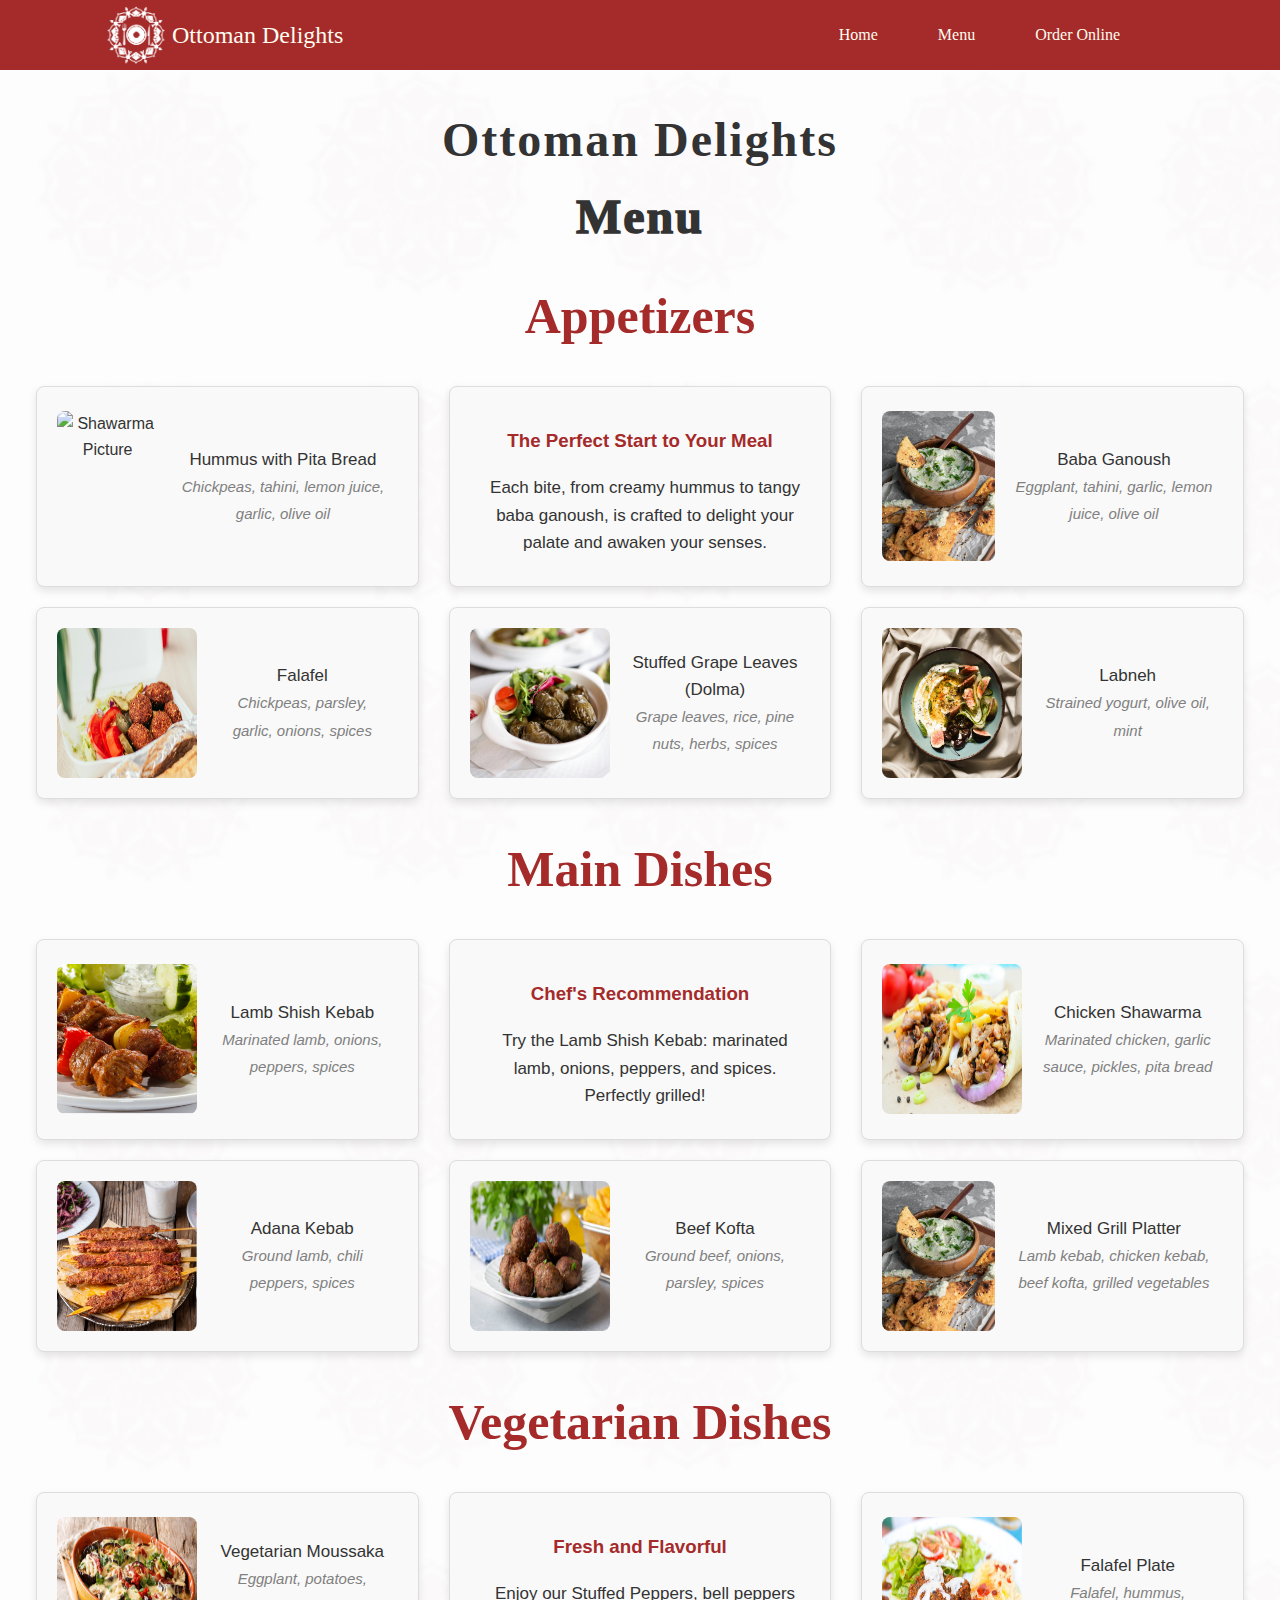
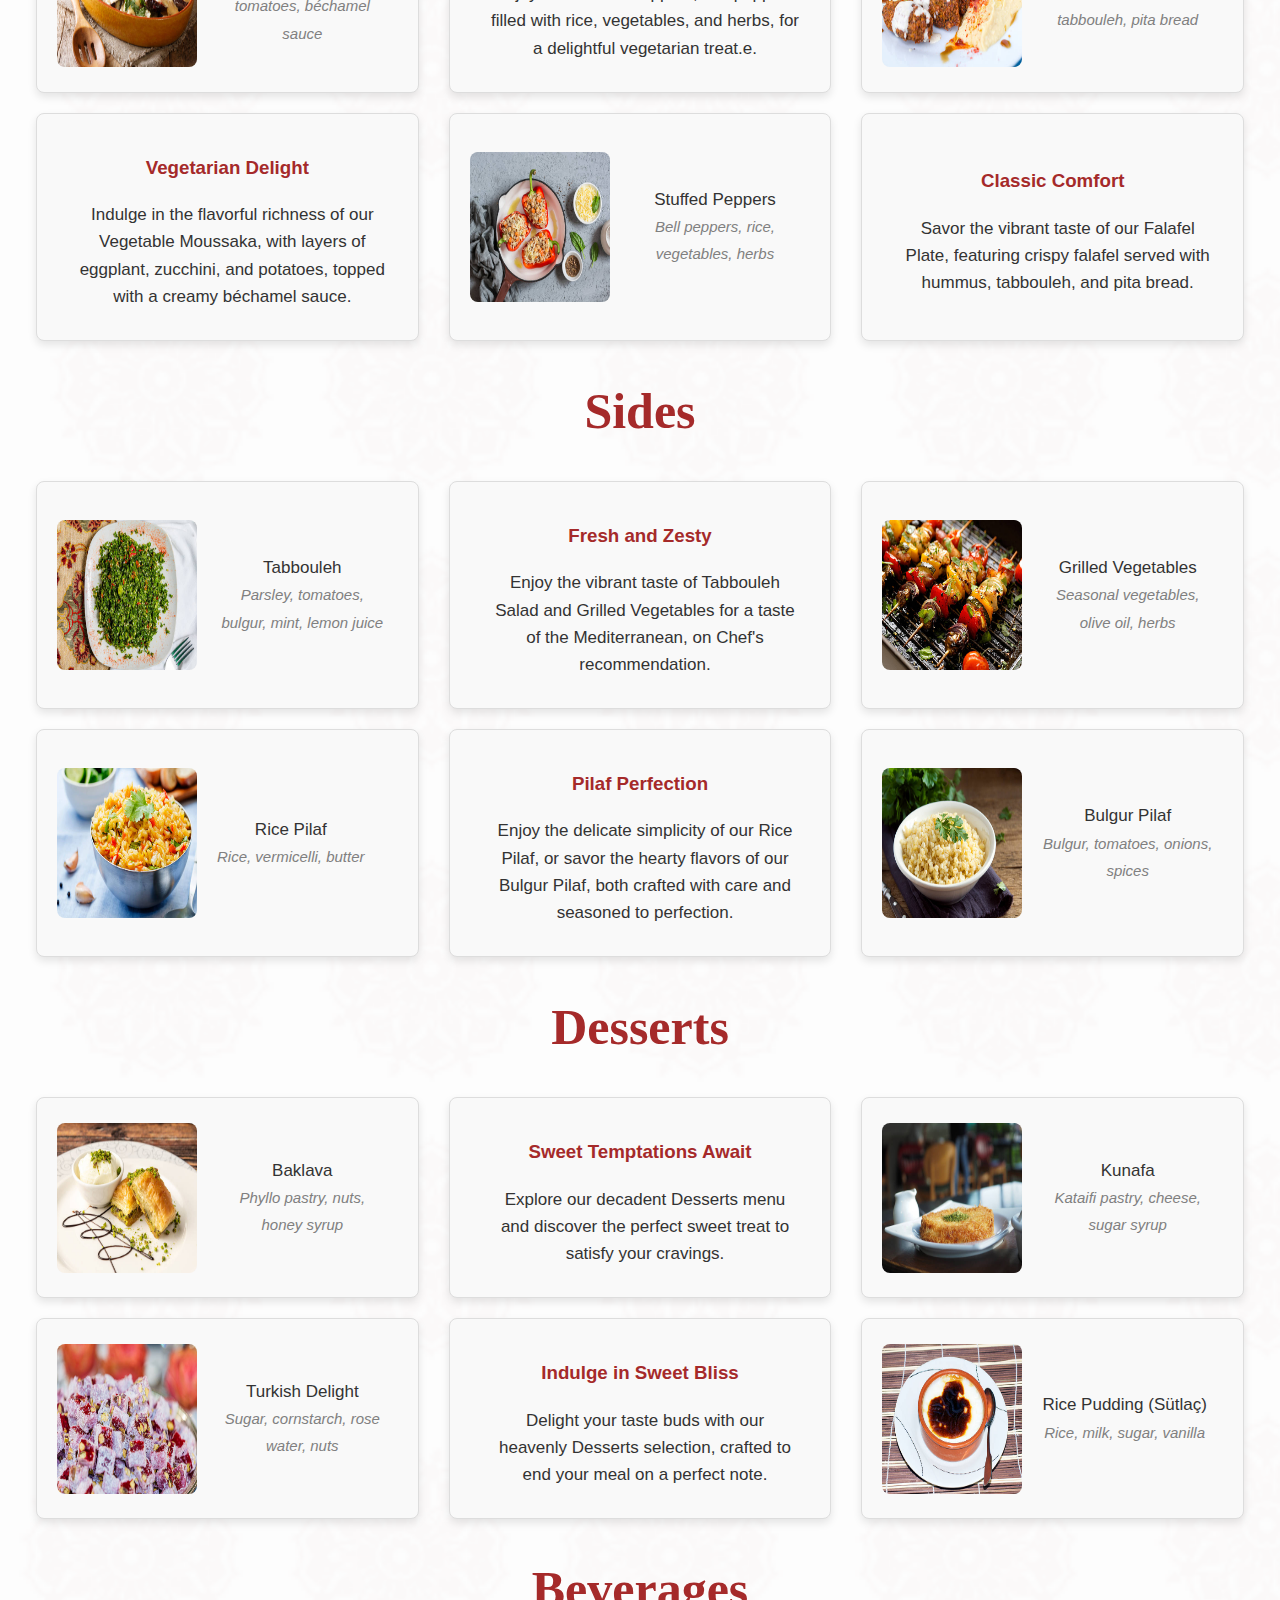
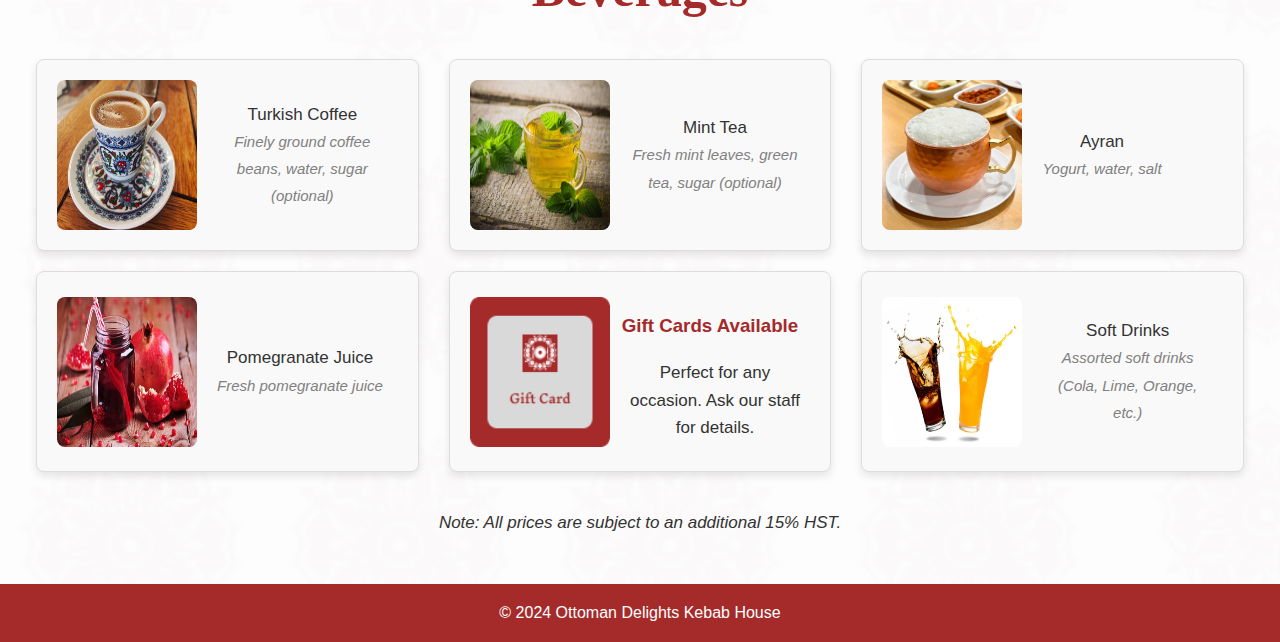
==== commit 8f759048: "menu updated" ====
--- a/menu.html
+++ b/menu.html
@@ -1,20 +1,20 @@
 <!DOCTYPE html>
 <html lang="en">
   <head>
-    <meta charset="UTF-8" >
+    <meta charset="UTF-8" />
     <meta
       name="viewport"
-      content="width=device-width, initial-scale=1.0" >
+      content="width=device-width, initial-scale=1.0" />
     <title>Ottoman Delights Kebab House Menu</title>
-    <link rel="icon" type="image/x-icon" href="./images/logo-beige.png" >
-    <link rel="stylesheet" href="styles.css" >
+    <link rel="icon" type="image/x-icon" href="./images/logo-beige.png" />
+    <link rel="stylesheet" href="styles.css" />
   </head>
   <body>
     <header>
       <nav class="headerStrip">
         <div class="logoAndText">
           <a href="./index.html">
-            <img class="logo" src="./images/logo.png" alt="logo" >
+            <img class="logo" src="./images/logo.png" alt="logo" />
           </a>
           <p>Ottoman Delights</p>
         </div>
@@ -25,7 +25,7 @@
         </nav>
 
         <button class="menuBtn">
-          <img class="menuIcon" src="./images/hammenu.png" alt="A picture of three lines on top of each other signifying a menu button" >
+          <img class="menuIcon" src="./images/hammenu.png" alt="" />
         </button>
       </nav>
       <nav class="dropDownHidden" id="hamburgerMenu">
@@ -51,20 +51,21 @@
               <img
                 class="orderPic"
                 src="./images/Hummus-with-Pita-Bread.jpg"
-                alt="Hummus with pita bread picture" >
-              <div class="optionDetails">
-                <p>
-                  Hummus with Pita Bread<br ><em class="smalltext"
+                alt="Shawarma Picture" />
+              <div class="menuDetails">
+                <p>
+                  Hummus with Pita Bread<br /><em class="smalltext"
                     >Chickpeas, tahini, lemon juice, garlic, olive oil</em
                   >
                 </p>
               </div>
             </div>
             <div class="menuBox">
-              <div class="optionDetails">
+              <div class="menuDetails">
                 <h3>The Perfect Start to Your Meal</h3>
                 <p>
-                  Each bite, from creamy hummus to tangy baba ganoush, is crafted to delight your palate and awaken your senses.
+                  Each bite, from creamy hummus to tangy baba ganoush, is
+                  crafted to delight your palate and awaken your senses.
                 </p>
               </div>
             </div>
@@ -72,10 +73,10 @@
               <img
                 class="orderPic"
                 src="./images/baba-ghanoush.jpg"
-                alt="A picture of baba ghanoush dish" >
-              <div class="optionDetails">
-                <p>
-                  Baba Ganoush<br ><em class="smalltext"
+                alt="Shawarma Picture" />
+              <div class="menuDetails">
+                <p>
+                  Baba Ganoush<br /><em class="smalltext"
                     >Eggplant, tahini, garlic, lemon juice, olive oil</em
                   >
                 </p>
@@ -85,10 +86,10 @@
               <img
                 class="orderPic"
                 src="./images/falafel.jpg"
-                alt="A picture of falafel wrap" >
-              <div class="optionDetails">
-                <p>
-                  Falafel<br ><em class="smalltext"
+                alt="Shawarma Picture" />
+              <div class="menuDetails">
+                <p>
+                  Falafel<br /><em class="smalltext"
                     >Chickpeas, parsley, garlic, onions, spices</em
                   >
                 </p>
@@ -98,10 +99,10 @@
               <img
                 class="orderPic"
                 src="./images/dolma.png"
-                alt="Picture of Stuffed Grape Leaves (Dolma)" >
-              <div class="optionDetails">
-                <p>
-                  Stuffed Grape Leaves (Dolma)<br ><em class="smalltext"
+                alt="Shawarma Picture" />
+              <div class="menuDetails">
+                <p>
+                  Stuffed Grape Leaves (Dolma)<br /><em class="smalltext"
                     >Grape leaves, rice, pine nuts, herbs, spices</em
                   >
                 </p>
@@ -111,10 +112,10 @@
               <img
                 class="orderPic"
                 src="./images/labneh.png"
-                alt="Picture of labeneh dish" >
-              <div class="optionDetails">
-                <p>
-                  Labneh<br ><em class="smalltext"
+                alt="Shawarma Picture" />
+              <div class="menuDetails">
+                <p>
+                  Labneh<br /><em class="smalltext"
                     >Strained yogurt, olive oil, mint</em
                   >
                 </p>
@@ -124,135 +125,153 @@
 
           <div class="heading"><h1>Main Dishes</h1></div>
           <div class="menuBoxes">
-            <div class= "menuBox">
-              <img
-                  class="orderPic"
-                  src="./images/shish-kebab.png"
-                  alt="Picture of shish kebab dish" >
-              <div class="optionDetails">
-                <p>
-                  Lamb Shish Kebab<br ><em class="smalltext"
-                  >Marinated lamb, onions, peppers, spices</em >
-                </p>
-              </div>
-            </div>
-            <div class="menuBox">
-              <div class="optionDetails">
+            <div class="menuBox">
+              <img
+                class="orderPic"
+                src="./images/shish-kebab.png"
+                alt="Shawarma Picture" />
+              <div class="menuDetails">
+                <p>
+                  Lamb Shish Kebab<br /><em class="smalltext"
+                    >Marinated lamb, onions, peppers, spices</em
+                  >
+                </p>
+              </div>
+            </div>
+            <div class="menuBox">
+              <div class="menuDetails">
                 <h3>Chef's Recommendation</h3>
                 <p>
-                  Try the Lamb Shish Kebab: marinated lamb, onions, peppers, and spices. Perfectly grilled!</p>
-              </div>
-            </div>
-            <div class="menuBox">
-              <img
-              class="orderPic"
-              src="./images/orderShawarma.jpg"
-              alt="Shawarma Picture" >
-              <div class="optionDetails">
-                <p>
-                    Chicken Shawarma<br ><em class="smalltext">
-                    Marinated chicken, garlic sauce, pickles, pita bread</em>
-                    
-                </p>
-              </div>
-            </div>
-            <div class="menuBox">
-              <img
-                  class="orderPic"
-                  src="./images/adana-kebab.png"
-                  alt="Picture of adanda kebab" >
-              <div class="optionDetails">
-                <p>
-                    Adana Kebab<br ><em class="smalltext"
+                  Try the Lamb Shish Kebab: marinated lamb, onions,
+                  peppers, and spices. Perfectly grilled!
+                </p>
+              </div>
+            </div>
+            <div class="menuBox">
+              <img
+                class="orderPic"
+                src="./images/orderShawarma.jpg"
+                alt="Shawarma Picture" />
+              <div class="menuDetails">
+                <p>
+                  Chicken Shawarma<br /><em class="smalltext">
+                    Marinated chicken, garlic sauce, pickles, pita
+                    bread</em
+                  >
+                </p>
+              </div>
+            </div>
+            <div class="menuBox">
+              <img
+                class="orderPic"
+                src="./images/adana-kebab.png"
+                alt="Shawarma Picture" />
+              <div class="menuDetails">
+                <p>
+                  Adana Kebab<br /><em class="smalltext"
                     >Ground lamb, chili peppers, spices</em
-                    >
-                </p>
-              </div>
-            </div>
-            <div class="menuBox">
-              <img
-                  class="orderPic"
-                    src="./images/beef-kofta.jpg"
-                    alt="Picture of beef kofta" >
-              <div class="optionDetails">
-                <p>
-                    Beef Kofta<br ><em class="smalltext"
+                  >
+                </p>
+              </div>
+            </div>
+            <div class="menuBox">
+              <img
+                class="orderPic"
+                src="./images/beef-kofta.jpg"
+                alt="Shawarma Picture" />
+              <div class="menuDetails">
+                <p>
+                  Beef Kofta<br /><em class="smalltext"
                     >Ground beef, onions, parsley, spices</em
-                    >
-                </p>
-              </div>
-            </div>
-            <div class="menuBox">
-              <img
-                  class="orderPic"
-                  src="./images/mix-grill-platter.jpg"
-                    alt="Picture of gill mix" >
-              <div class="optionDetails">
-                <p>
-                  Mixed Grill Platter - $22.99<br ><em class="smalltext"
-                  >Lamb kebab, chicken kebab, beef kofta, grilled
-                  vegetables</em
+                  >
+                </p>
+              </div>
+            </div>
+            <div class="menuBox">
+              <img
+                class="orderPic"
+                src="./images/baba-ghanoush.jpg"
+                alt="Shawarma Picture" />
+              <div class="menuDetails">
+                <p>
+                  Mixed Grill Platter<br /><em class="smalltext"
+                    >Lamb kebab, chicken kebab, beef kofta, grilled
+                    vegetables</em
                   >
                 </p>
               </div>
             </div>
           </div>
-    
+
           <div class="heading"><h1>Vegetarian Dishes</h1></div>
           <div class="menuBoxes">
             <div class="menuBox">
               <img
-                  class="orderPic"
-                  src="./images/vegetarian-moussaka.jpg"
-                    alt="Picture of vegetarian moussaka dish" >
-              <div class="optionDetails">
-                <p>
-                  Vegetarian Moussaka<br ><em class="smalltext">Eggplant, potatoes, tomatoes, béchamel sauce</em>
-                </p>
-              </div>
-            </div>
-            <div class="menuBox">
-              <div class="optionDetails">
+                class="orderPic"
+                src="./images/vegetarian-moussaka.jpg"
+                alt="Shawarma Picture" />
+              <div class="menuDetails">
+                <p>
+                  Vegetarian Moussaka<br /><em class="smalltext"
+                    >Eggplant, potatoes, tomatoes, béchamel sauce</em
+                  >
+                </p>
+              </div>
+            </div>
+            <div class="menuBox">
+              <div class="menuDetails">
                 <h3>Fresh and Flavorful</h3>
-                <p>Enjoy our Stuffed Peppers, bell peppers filled with rice, vegetables, and herbs, for a delightful vegetarian treat.e.</p>
-              </div>
-            </div>
-            <div class="menuBox">
-              <img
-                  class="orderPic"
-                  src="./images/falafel-plate.jpg"
-                    alt="falafer platter dish" >
-              <div class="optionDetails">
-                <p>
-                  Falafel Plate<br ><em class="smalltext"
+                <p>
+                  Enjoy our Stuffed Peppers, bell peppers filled with rice,
+                  vegetables, and herbs, for a delightful vegetarian
+                  treat.e.
+                </p>
+              </div>
+            </div>
+            <div class="menuBox">
+              <img
+                class="orderPic"
+                src="./images/falafel-plate.jpg"
+                alt="Shawarma Picture" />
+              <div class="menuDetails">
+                <p>
+                  Falafel Plate<br /><em class="smalltext"
                     >Falafel, hummus, tabbouleh, pita bread</em
                   >
                 </p>
               </div>
             </div>
             <div class="menuBox">
-              <div class="optionDetails">
+              <div class="menuDetails">
                 <h3>Vegetarian Delight</h3>
-                <p>Indulge in the flavorful richness of our Vegetable Moussaka, with layers of eggplant, zucchini, and potatoes, topped with a creamy béchamel sauce.</p>
-              </div>
-            </div>
-            <div class="menuBox">
-              <img
-                  class="orderPic"
-                  src="./images/stuffed-pepper.jpg"
-                  alt="Stuffed peppers dish picture" >
-                  <div class="optionDetails">
-                <p>
-                  Stuffed Peppers<br ><em class="smalltext"
+                <p>
+                  Indulge in the flavorful richness of our Vegetable
+                  Moussaka, with layers of eggplant, zucchini, and
+                  potatoes, topped with a creamy béchamel sauce.
+                </p>
+              </div>
+            </div>
+            <div class="menuBox">
+              <img
+                class="orderPic"
+                src="./images/stuffed-pepper.jpg"
+                alt="Shawarma Picture" />
+              <div class="menuDetails">
+                <p>
+                  Stuffed Peppers<br /><em class="smalltext"
                     >Bell peppers, rice, vegetables, herbs</em
                   >
                 </p>
               </div>
             </div>
             <div class="menuBox">
-              <div class="optionDetails">
+              <div class="menuDetails">
                 <h3>Classic Comfort</h3>
-                <p>Savor the vibrant taste of our Falafel Plate, featuring crispy falafel served with hummus, tabbouleh, and pita bread.</p>
+                <p>
+                  Savor the vibrant taste of our Falafel Plate, featuring
+                  crispy falafel served with hummus, tabbouleh, and pita
+                  bread.
+                </p>
               </div>
             </div>
           </div>
@@ -263,30 +282,33 @@
               <img
                 class="orderPic"
                 src="./images/tabbouleh.jpg"
-                  alt="Tabouleh dish picture" >
-              <div class="optionDetails">
-                <p>
-                  Tabbouleh - $4.99<br ><em class="smalltext"
+                alt="Shawarma Picture" />
+              <div class="menuDetails">
+                <p>
+                  Tabbouleh<br /><em class="smalltext"
                     >Parsley, tomatoes, bulgur, mint, lemon juice</em
                   >
                 </p>
               </div>
             </div>
             <div class="menuBox">
-              <div class="optionDetails">
-                <h3>Fresh and Zesty
-</h3>
-                <p>Enjoy the vibrant taste of Tabbouleh Salad and Grilled Vegetables for a taste of the Mediterranean, on Chef's recommendation.</p>
+              <div class="menuDetails">
+                <h3>Fresh and Zesty</h3>
+                <p>
+                  Enjoy the vibrant taste of Tabbouleh Salad and Grilled
+                  Vegetables for a taste of the Mediterranean, on Chef's
+                  recommendation.
+                </p>
               </div>
             </div>
             <div class="menuBox">
               <img
                 class="orderPic"
                 src="./images/grilled-vegetables.jpg"
-                  alt="Grilled vegetables picture" >
-              <div class="optionDetails">
-                <p>
-                  Grilled Vegetables<br ><em class="smalltext"
+                alt="Shawarma Picture" />
+              <div class="menuDetails">
+                <p>
+                  Grilled Vegetables<br /><em class="smalltext"
                     >Seasonal vegetables, olive oil, herbs</em
                   >
                 </p>
@@ -294,61 +316,74 @@
             </div>
             <div class="menuBox">
               <img
-                    class="orderPic"
-                    src="./images/rice-pilaf.jpg"
-                      alt="Rice pillaf picture" >
-              <div class="optionDetails">
-                <p>Rice Pilaf<br ><em class="smalltext">Rice, vermicelli, butter</em></p>
-              </div>
-            </div>
-            <div class="menuBox">
-              <div class="optionDetails">
+                class="orderPic"
+                src="./images/rice-pilaf.jpg"
+                alt="Shawarma Picture" />
+              <div class="menuDetails">
+                <p>
+                  Rice Pilaf<br /><em class="smalltext"
+                    >Rice, vermicelli, butter</em
+                  >
+                </p>
+              </div>
+            </div>
+            <div class="menuBox">
+              <div class="menuDetails">
                 <h3>Pilaf Perfection</h3>
-                <p>Enjoy the delicate simplicity of our Rice Pilaf, or savor the hearty flavors of our Bulgur Pilaf, both crafted with care and seasoned to perfection.</p>
-              </div>
-            </div>
-            <div class="menuBox">
-              <img
-                    class="orderPic"
-                    src="./images/bulgar-pilaf.jpg"
-                    alt="Burgul pillaf picture" >
-                    <div class="optionDetails">
-                <p>
-                  Bulgur Pilaf<br ><em class="smalltext"
+                <p>
+                  Enjoy the delicate simplicity of our Rice Pilaf, or savor
+                  the hearty flavors of our Bulgur Pilaf, both crafted with
+                  care and seasoned to perfection.
+                </p>
+              </div>
+            </div>
+            <div class="menuBox">
+              <img
+                class="orderPic"
+                src="./images/bulgar-pilaf.jpg"
+                alt="Shawarma Picture" />
+              <div class="menuDetails">
+                <p>
+                  Bulgur Pilaf<br /><em class="smalltext"
                     >Bulgur, tomatoes, onions, spices</em
                   >
                 </p>
               </div>
             </div>
           </div>
-          
+
           <div class="heading"><h1>Desserts</h1></div>
           <div class="menuBoxes">
             <div class="menuBox">
               <img
                 class="orderPic"
                 src="./images/baklava.jpg"
-                  alt="Picture of baklava dish" >
-              <div class="optionDetails">
-                <p>
-                Baklava<br ><em class="smalltext">Phyllo pastry, nuts, honey syrup</em>
-                </p>
-              </div>
-            </div>
-            <div class="menuBox">
-              <div class="optionDetails">
+                alt="Shawarma Picture" />
+              <div class="menuDetails">
+                <p>
+                  Baklava<br /><em class="smalltext"
+                    >Phyllo pastry, nuts, honey syrup</em
+                  >
+                </p>
+              </div>
+            </div>
+            <div class="menuBox">
+              <div class="menuDetails">
                 <h3>Sweet Temptations Await</h3>
-                <p>Explore our decadent Desserts menu and discover the perfect sweet treat to satisfy your cravings.</p>
+                <p>
+                  Explore our decadent Desserts menu and discover the
+                  perfect sweet treat to satisfy your cravings.
+                </p>
               </div>
             </div>
             <div class="menuBox">
               <img
                 class="orderPic"
                 src="./images/kunafa.jpg"
-                  alt="Kunafa dish picture" >
-              <div class="optionDetails">
-                <p>
-                  Kunafa<br ><em class="smalltext"
+                alt="Shawarma Picture" />
+              <div class="menuDetails">
+                <p>
+                  Kunafa<br /><em class="smalltext"
                     >Kataifi pastry, cheese, sugar syrup</em
                   >
                 </p>
@@ -358,29 +393,32 @@
               <img
                 class="orderPic"
                 src="./images/turkish-delight.jpg"
-                  alt="Turkish delight picture" >
-              <div class="optionDetails">
-                <p>
-                  Turkish Delight - $3.99<br ><em class="smalltext"
+                alt="Shawarma Picture" />
+              <div class="menuDetails">
+                <p>
+                  Turkish Delight<br /><em class="smalltext"
                     >Sugar, cornstarch, rose water, nuts</em
                   >
                 </p>
               </div>
             </div>
             <div class="menuBox">
-              <div class="optionDetails">
+              <div class="menuDetails">
                 <h3>Indulge in Sweet Bliss</h3>
-                <p>Delight your taste buds with our heavenly Desserts selection, crafted to end your meal on a perfect note.</p>
+                <p>
+                  Delight your taste buds with our heavenly Desserts
+                  selection, crafted to end your meal on a perfect note.
+                </p>
               </div>
             </div>
             <div class="menuBox">
               <img
                 class="orderPic"
                 src="./images/rice-pudding.jpg"
-                  alt="Rice pudding picture" >
-              <div class="optionDetails">
-                <p>
-                  Rice Pudding (Sütlaç) - $4.49<br ><em class="smalltext"
+                alt="Shawarma Picture" />
+              <div class="menuDetails">
+                <p>
+                  Rice Pudding (Sütlaç)<br /><em class="smalltext"
                     >Rice, milk, sugar, vanilla</em
                   >
                 </p>
@@ -394,11 +432,12 @@
               <img
                 class="orderPic"
                 src="./images/turkish-coffee.jpg"
-                  alt="Turkish coffee picture" >
-              <div class="optionDetails">
-                <p>
-                  Turkish Coffee - $2.99<br ><em class="smalltext"
-                    >Finely ground coffee beans, water, sugar (optional)</em
+                alt="Shawarma Picture" />
+              <div class="menuDetails">
+                <p>
+                  Turkish Coffee<br /><em class="smalltext"
+                    >Finely ground coffee beans, water, sugar
+                    (optional)</em
                   >
                 </p>
               </div>
@@ -407,10 +446,10 @@
               <img
                 class="orderPic"
                 src="./images/mint-tea.jpg"
-                  alt="Mint tea picture" >
-              <div class="optionDetails">
-                <p>
-                  Mint Tea - $2.49<br ><em class="smalltext"
+                alt="Shawarma Picture" />
+              <div class="menuDetails">
+                <p>
+                  Mint Tea<br /><em class="smalltext"
                     >Fresh mint leaves, green tea, sugar (optional)</em
                   >
                 </p>
@@ -420,11 +459,10 @@
               <img
                 class="orderPic"
                 src="./images/ayran.jpg"
-                  alt="Ayran picture" >
-              <div class="optionDetails">
-
-                <p>
-                  Ayran - $2.99<br ><em class="smalltext">Yogurt, water, salt</em>
+                alt="Shawarma Picture" />
+              <div class="menuDetails">
+                <p>
+                  Ayran<br /><em class="smalltext">Yogurt, water, salt</em>
                 </p>
               </div>
             </div>
@@ -432,39 +470,42 @@
               <img
                 class="orderPic"
                 src="./images/pomegranate-juice.jpg"
-                  alt="Pomegranate juice picture" >
-              <div class="optionDetails">
-                <p>
-                  Pomegranate Juice <br><em class="smalltext">Fresh pomegranate juice</em>
-                </p>
-              </div>
-            </div>
-            <div class="menuBox">
-              <img class="orderPic" src="./images/giftcard.png" alt="Gift Card Picture" >
-              <div class="optionDetails">
+                alt="Shawarma Picture" />
+              <div class="menuDetails">
+                <p>
+                  Pomegranate Juice<br /><em class="smalltext"
+                    >Fresh pomegranate juice</em
+                  >
+                </p>
+              </div>
+            </div>
+            <div class="menuBox">
+              <img
+                class="orderPic"
+                src="./images/giftcard.png"
+                alt="Gift Card Picture" />
+              <div class="menuDetails">
                 <h3>Gift Cards Available</h3>
-                <p>
-                Perfect for any occasion. Ask our staff for details.
-                </p>
+                <p>Perfect for any occasion. Ask our staff for details.</p>
               </div>
             </div>
             <div class="menuBox">
               <img
                 class="orderPic"
                 src="./images/soft-drinks.jpg"
-                  alt="A picture of two cups with soft drinks" >
-              <div class="optionDetails">
-                <p>
-                  Soft Drinks - $1.99<br ><em class="smalltext"
+                alt="Shawarma Picture" />
+              <div class="menuDetails">
+                <p>
+                  Soft Drinks<br /><em class="smalltext"
                     >Assorted soft drinks (Cola, Lime, Orange, etc.)</em
                   >
                 </p>
               </div>
             </div>
-        </div>
-        <p>
-          <em>Note: All prices are subject to an additional 15% HST.</em>
-        </p>
+          </div>
+          <p>
+            <em>Note: All prices are subject to an additional 15% HST.</em>
+          </p>
         </div>
       </section>
     </main>
--- a/styles.css
+++ b/styles.css
@@ -218,8 +218,7 @@
   margin-right: 30px;
 }
 
-.restaurantInfoDiv
-{
+.restaurantInfoDiv {
   display: flex;
   flex-direction: row;
   flex-wrap: wrap;
@@ -228,15 +227,13 @@
   padding-top: 50px;
   gap: 20px;
 }
-.resturantAllInfo
-{
+.resturantAllInfo {
   width: 330px;
   display: flex;
   flex-direction: column;
 }
 
-.detailsDiv
-{
+.detailsDiv {
   display: flex;
   flex-direction: row;
   gap: 20px;
@@ -247,10 +244,9 @@
   font-weight: bold;
   border-radius: 0px 0px 5px 5px;
   box-shadow: 5px 5px 5px 2px rgba(109, 122, 126, 0.177);
-
-}
-
-.resturantAllInfo .title{
+}
+
+.resturantAllInfo .title {
   background-color: #4c4a4a;
   color: white;
   font-size: larger;
@@ -258,19 +254,17 @@
   height: 35px;
   margin: 0;
   padding-left: 15px;
-  border-radius: 5px 5px 0px 0px;;
-
-}
-
-
-
-.locationIcon, .clockIcon, .phoneIcon{
+  border-radius: 5px 5px 0px 0px;
+}
+
+.locationIcon,
+.clockIcon,
+.phoneIcon {
   width: 50px;
   height: 70px;
   padding-top: 10px;
   padding-left: 10px;
 }
-
 
 .addButton {
   background-color: #a52a2a;
@@ -729,46 +723,35 @@
 
 /* Responsive Design for Mobile */
 @media (max-width: 450px) {
-
-  #summary
-  {
+  #summary {
     display: flex;
     flex-direction: row;
     padding: 20px;
-
-  }
-
-  #summary img
-  {
+  }
+
+  #summary img {
     width: 250px;
   }
-  
-#reviews
-{
-  display: flex;
-  flex-direction: row;
-  padding: 20px;
-}
-
-#reviews img
-{
-  width: 250px;
-
-}
-
-#biography
-{
-  display: flex;
-  flex-direction: row;
-  padding: 20px;
-}
-
-
-#biography img
-{
-  width: 250px;
-
-}
+
+  #reviews {
+    display: flex;
+    flex-direction: row;
+    padding: 20px;
+  }
+
+  #reviews img {
+    width: 250px;
+  }
+
+  #biography {
+    display: flex;
+    flex-direction: row;
+    padding: 20px;
+  }
+
+  #biography img {
+    width: 250px;
+  }
 
   .headerStrip {
     padding: 0 10px;
@@ -1006,9 +989,9 @@
   .belowBanner {
     background: url("./images/orderBgImg.png") no-repeat center
       center/cover;
-      display: flex;
-      flex-direction: column;
-      align-items: center;
+    display: flex;
+    flex-direction: column;
+    align-items: center;
   }
 
   .restInfoDiv {
@@ -1029,7 +1012,6 @@
   .menuContainer {
     display: flex;
     flex-direction: column;
-    gap: 20px;
     margin: 0 10px;
   }
 
@@ -1039,6 +1021,7 @@
     align-items: center;
     width: auto;
     height: 100px;
+    padding-top: 50px;
   }
 
   .heading h1 {
@@ -1049,41 +1032,37 @@
 
   .menuBoxes {
     display: flex;
-    flex-wrap: wrap;
-    gap: 10px;
-    justify-content: center;
+    flex-direction: column;
+    width: 100%;
+    padding-left: 0px !important;
+    padding-right: 20px;
   }
 
   .menuBox {
-    background-color: #f9f9f9;
-    padding: 10px;
-    border: 1px solid #ddd;
-    border-radius: 8px;
-    box-shadow: 0 4px 8px rgba(0, 0, 0, 0.1);
-    display: flex;
-    flex-direction: column;
-    align-items: center;
-    width: calc(100% - 20px);
-    box-sizing: border-box;
+    width: 100% !important;
+    height: 250px !important;
+    margin-bottom: 20px;
   }
 
   .menuBox h3 {
     color: #a52a2a;
-  }
-
-  .menuBox p {
-    margin: 10px 0;
-    padding: 0;
+    padding-top: 40px;
   }
 
   .menuBox img {
-    width: 100px;
-    height: 100px;
+    width: 15px;
+    height: 15px;
+    border-radius: 8px;
+    padding-left: 40px;
   }
 
   .smalltext {
-    font-size: 14px;
-    color: grey;
+    font-size: 12px;
+  }
+
+  .menuDetails p {
+    font-size: small;
+    padding: 5px;
   }
 }
 
@@ -1275,6 +1254,44 @@
   .custDisInfo td {
     width: 200px;
   }
+
+  .menuBoxes {
+    display: flex;
+    flex-direction: column;
+    width: 100%;
+    padding-left: 0px !important;
+    padding-right: 20px;
+  }
+
+  .menuBox {
+    width: 100% !important;
+    height: 250px !important;
+    margin-bottom: 20px;
+  }
+
+  .menuBox h3 {
+    color: #a52a2a;
+    padding-top: 30px;
+  }
+
+  .menuBox img {
+    width: 15px;
+    height: 15px;
+    border-radius: 8px;
+    padding-left: 40px;
+  }
+
+  .smalltext {
+    font-size: 12px;
+  }
+
+  .menuDetails p {
+    font-size: medium;
+    text-align: center;
+    padding-top: 20px;
+    padding-right: 10px;
+    padding-left: 10px;
+  }
 }
 
 .belowBanner {
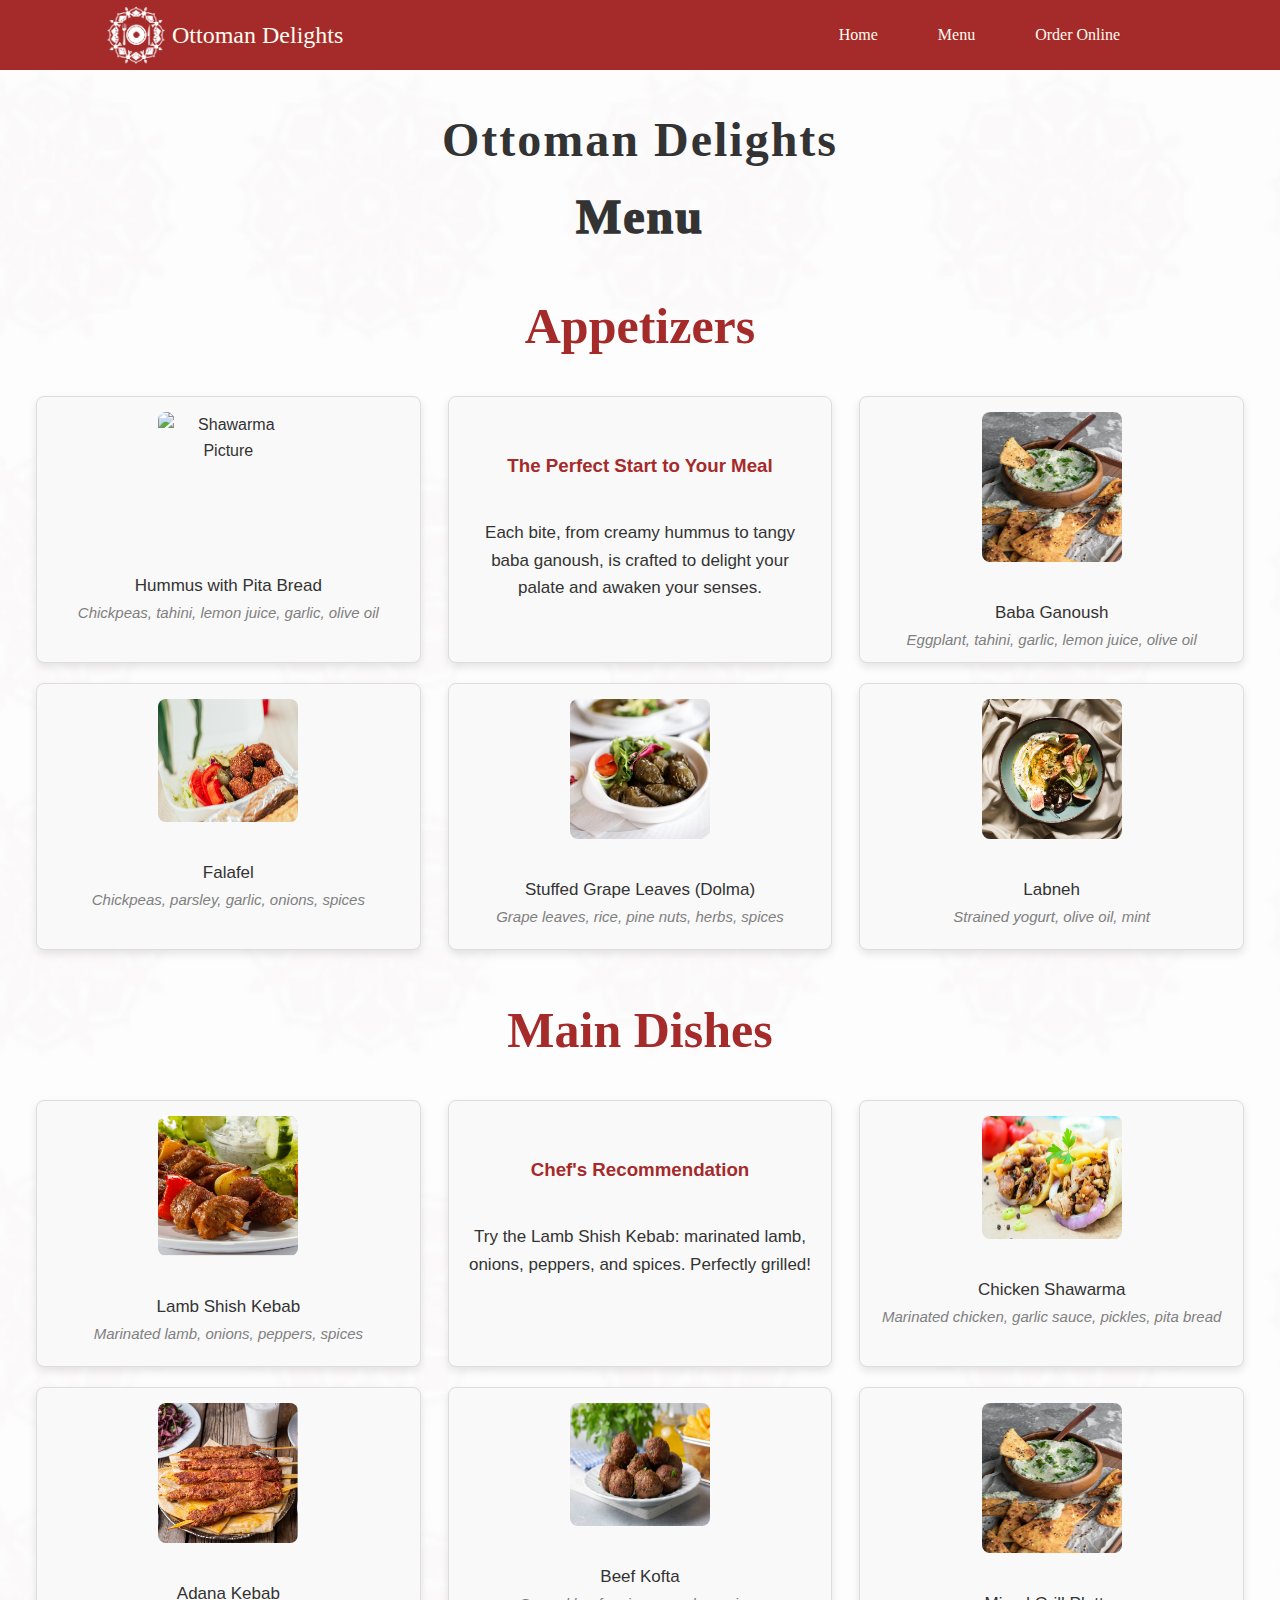
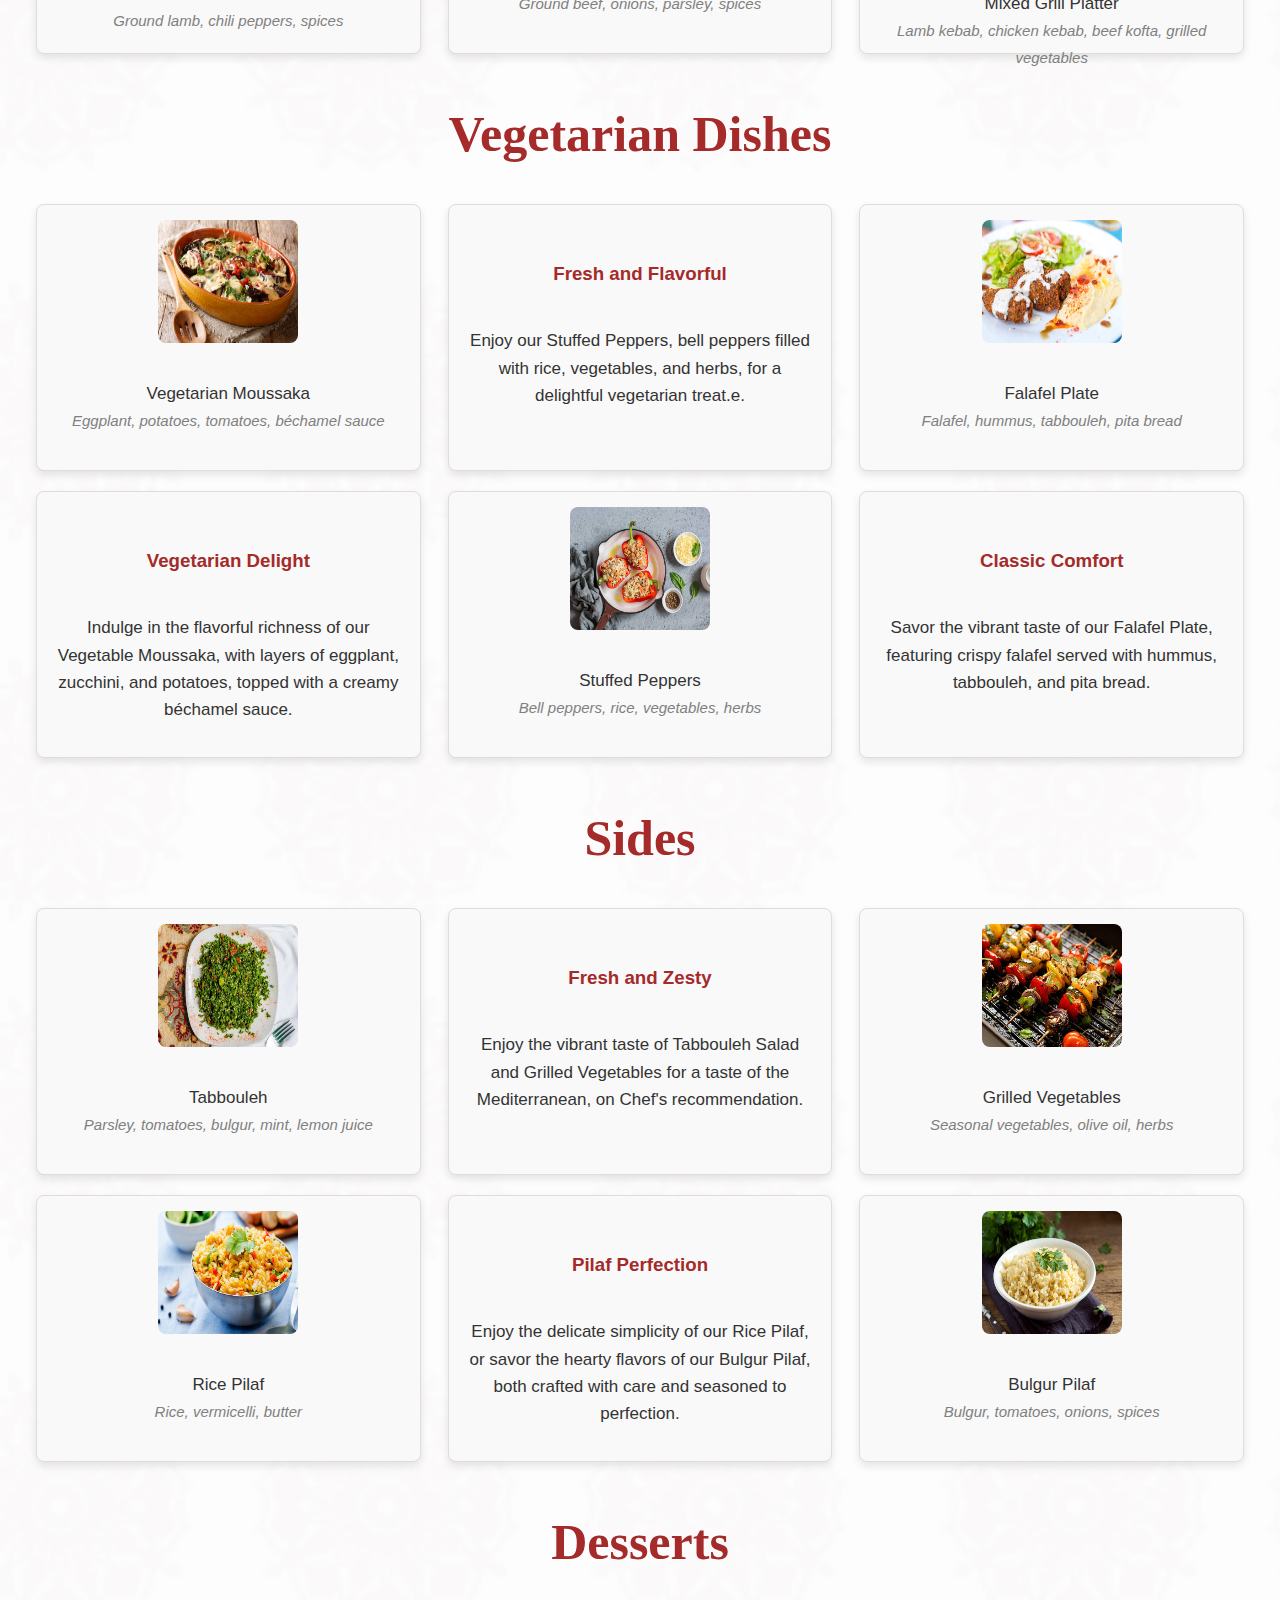
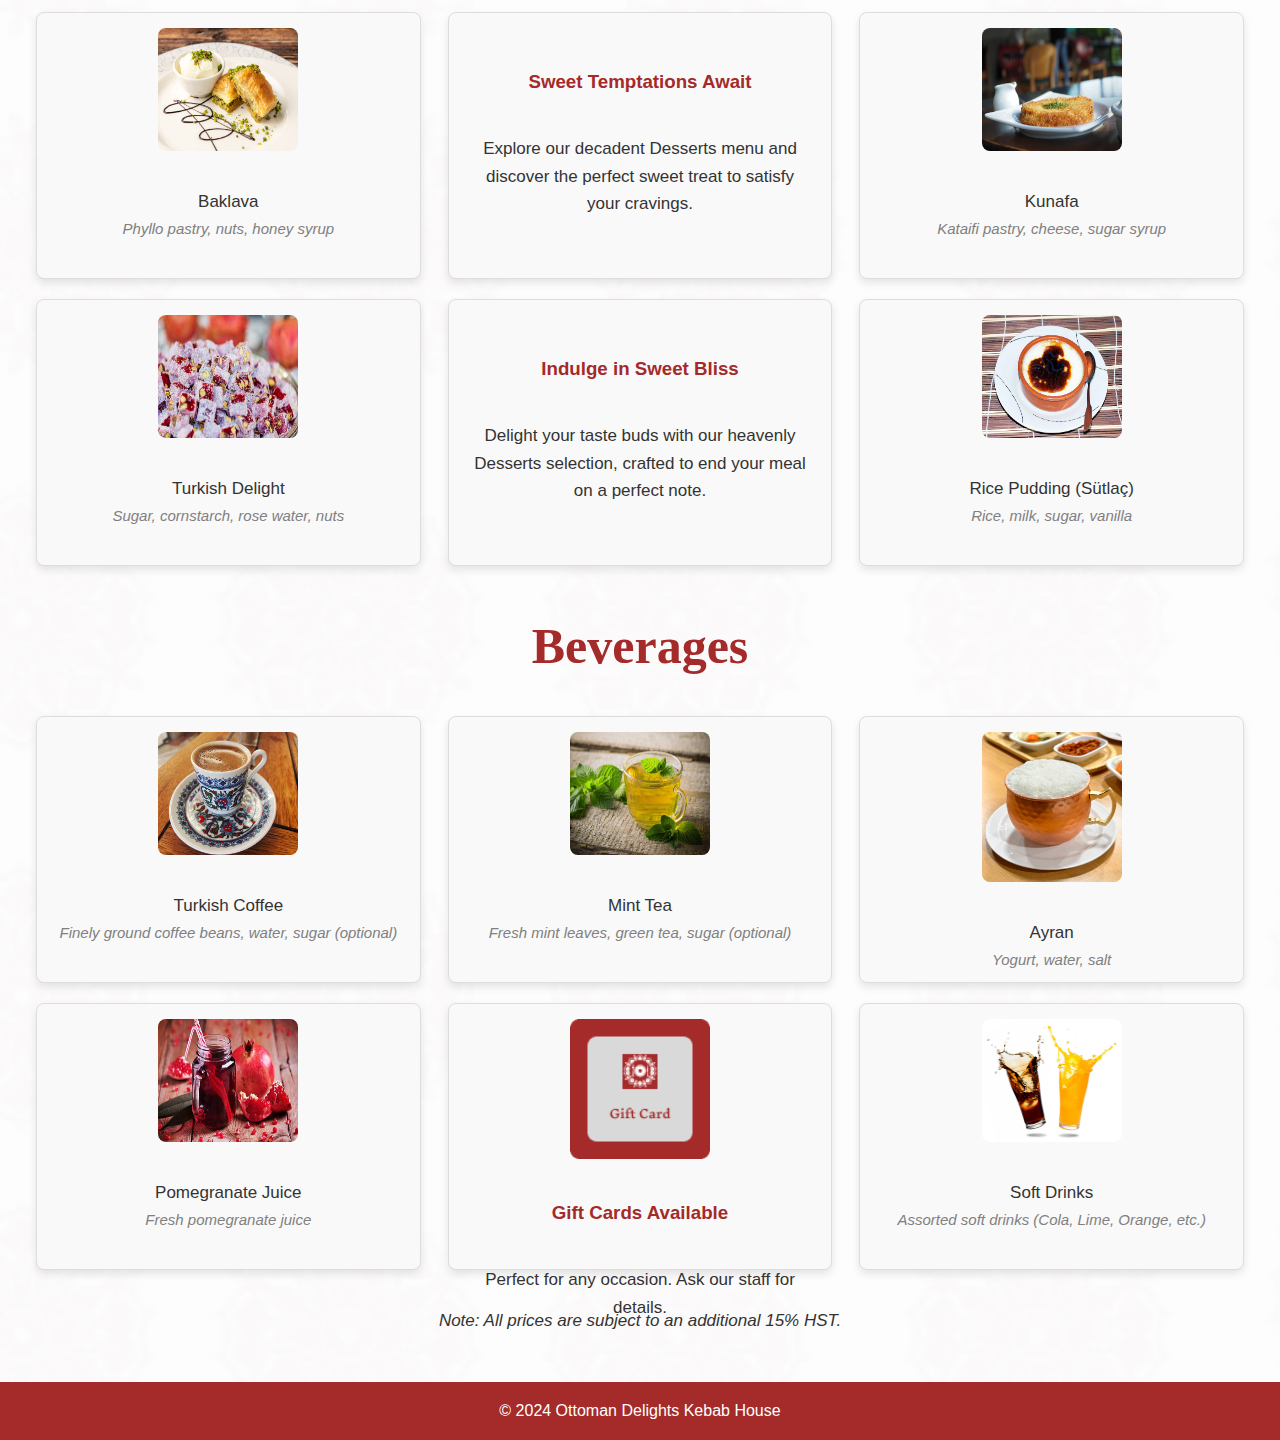
==== commit 8da621a2: "targeting heading" ====
--- a/menu.html
+++ b/menu.html
@@ -45,7 +45,7 @@
       </section>
       <section id="menu">
         <div class="menuContainer">
-          <div class="heading"><h1>Appetizers</h1></div>
+          <div class="heading"><h1 id="categortyTitle">Appetizers</h1></div>
           <div class="menuBoxes">
             <div class="menuBox">
               <img
@@ -123,7 +123,7 @@
             </div>
           </div>
 
-          <div class="heading"><h1>Main Dishes</h1></div>
+          <div class="heading"><h1 id="categortyTitle">Main Dishes</h1></div>
           <div class="menuBoxes">
             <div class="menuBox">
               <img
@@ -203,7 +203,7 @@
             </div>
           </div>
 
-          <div class="heading"><h1>Vegetarian Dishes</h1></div>
+          <div class="heading"><h1 id="categortyTitle">Vegetarian Dishes</h1></div>
           <div class="menuBoxes">
             <div class="menuBox">
               <img
@@ -352,7 +352,7 @@
             </div>
           </div>
 
-          <div class="heading"><h1>Desserts</h1></div>
+          <div class="heading"><h1 id="categortyTitle">Desserts</h1></div>
           <div class="menuBoxes">
             <div class="menuBox">
               <img
@@ -426,7 +426,7 @@
             </div>
           </div>
 
-          <div class="heading"><h1>Beverages</h1></div>
+          <div class="heading"><h1 id="categortyTitle">Beverages</h1></div>
           <div class="menuBoxes">
             <div class="menuBox">
               <img
--- a/styles.css
+++ b/styles.css
@@ -70,6 +70,59 @@
 .logo {
   width: 60px;
   margin: 6px;
+}
+
+.restaurantInfoDiv
+{
+  display: flex;
+  flex-direction: row;
+  flex-wrap: wrap;
+  align-items: center;
+  justify-content: center;
+  padding-top: 50px;
+  gap: 20px;
+}
+.resturantAllInfo
+{
+  width: 330px;
+  display: flex;
+  flex-direction: column;
+}
+
+.detailsDiv
+{
+  display: flex;
+  flex-direction: row;
+  gap: 20px;
+  height: 120px;
+
+  background-color: white;
+  color: #a52a2a;
+  font-weight: bold;
+  border-radius: 0px 0px 5px 5px;
+  box-shadow: 5px 5px 5px 2px rgba(109, 122, 126, 0.177);
+
+}
+
+.resturantAllInfo .title{
+  background-color: #4c4a4a;
+  color: white;
+  font-size: larger;
+  width: 315px;
+  height: 35px;
+  margin: 0;
+  padding-left: 15px;
+  border-radius: 5px 5px 0px 0px;;
+
+}
+
+
+
+.locationIcon, .clockIcon, .phoneIcon{
+  width: 50px;
+  height: 70px;
+  padding-top: 10px;
+  padding-left: 10px;
 }
 
 .bannerSection {
@@ -216,54 +269,6 @@
 .optionDetails p {
   font-size: medium;
   margin-right: 30px;
-}
-
-.restaurantInfoDiv {
-  display: flex;
-  flex-direction: row;
-  flex-wrap: wrap;
-  align-items: center;
-  justify-content: center;
-  padding-top: 50px;
-  gap: 20px;
-}
-.resturantAllInfo {
-  width: 330px;
-  display: flex;
-  flex-direction: column;
-}
-
-.detailsDiv {
-  display: flex;
-  flex-direction: row;
-  gap: 20px;
-  height: 120px;
-
-  background-color: white;
-  color: #a52a2a;
-  font-weight: bold;
-  border-radius: 0px 0px 5px 5px;
-  box-shadow: 5px 5px 5px 2px rgba(109, 122, 126, 0.177);
-}
-
-.resturantAllInfo .title {
-  background-color: #4c4a4a;
-  color: white;
-  font-size: larger;
-  width: 315px;
-  height: 35px;
-  margin: 0;
-  padding-left: 15px;
-  border-radius: 5px 5px 0px 0px;
-}
-
-.locationIcon,
-.clockIcon,
-.phoneIcon {
-  width: 50px;
-  height: 70px;
-  padding-top: 10px;
-  padding-left: 10px;
 }
 
 .addButton {
@@ -723,36 +728,56 @@
 
 /* Responsive Design for Mobile */
 @media (max-width: 450px) {
-  #summary {
-    display: flex;
-    flex-direction: row;
-    padding: 20px;
-  }
+
+  body
+  {
+    display: flex;
+    flex-direction: column;
+  }
+
+  #categortyTitle
+  {
+    font-size: 1.6rem;
+  }
+
+  .bannerSectionMenu h1 {
+    font-family: fantasy;
+    margin: 0;
+    font-size: 1.7rem;
+    letter-spacing: 2px;
+}
+
+.bannerSectionMenu h1 span {
+  margin: 0;
+  font-size: 1.7rem;
+  letter-spacing: 2px;
+}
+
+.heading h1 {
+  color: #a52a2a;
+  font-family: fantasy;
+  font-size: 50px;
+}
 
   #summary img {
-    width: 250px;
-  }
-
-  #reviews {
-    display: flex;
-    flex-direction: row;
-    padding: 20px;
+    width: 200px;
+  }
+  
+  #summary div{
+    width: 330px;
   }
 
   #reviews img {
-    width: 250px;
-  }
-
-  #biography {
-    display: flex;
-    flex-direction: row;
-    padding: 20px;
-  }
-
-  #biography img {
-    width: 250px;
-  }
-
+    width: 200px;
+}
+
+#biography div {
+  width: 330px;
+}
+
+#reviews div {
+  width: 300px;
+}
   .headerStrip {
     padding: 0 10px;
     width: auto;
@@ -788,6 +813,7 @@
   #reviews,
   #biography {
     flex-direction: column;
+    padding: 0px;
   }
 
   .bannerTitle {
@@ -803,7 +829,7 @@
   }
 
   .restInfoDiv img {
-    width: 80%;
+    width: 90%;
   }
 
   .bannerSection h1 {
@@ -860,6 +886,9 @@
       sans-serif;
   }
 
+  #biography img {
+    width: 200px;
+  }
   .optionCard {
     width: 300px;
     display: flex;
@@ -989,10 +1018,9 @@
   .belowBanner {
     background: url("./images/orderBgImg.png") no-repeat center
       center/cover;
-    display: flex;
-    flex-direction: column;
-    align-items: center;
-  }
+      display: flex;
+      flex-direction: column;
+      align-items: center;}
 
   .restInfoDiv {
     display: flex;
@@ -1255,6 +1283,30 @@
     width: 200px;
   }
 
+  .menuContainer {
+    display: flex;
+    flex-direction: column;
+    margin: 0 10px;
+  }
+  .menuContainer .heading h1
+  {
+    font-size: 1.4rem;
+  }
+
+  .heading {
+    display: flex;
+    justify-content: center;
+    align-items: center;
+    width: auto;
+    height: 100px;
+  }
+
+  .heading h1 {
+    color: #a52a2a;
+    font-family: fantasy;
+    font-size: 36px;
+  }
+
   .menuBoxes {
     display: flex;
     flex-direction: column;
@@ -1307,7 +1359,7 @@
 }
 
 .restInfoDiv img {
-  width: 300px;
+  width: 370px;
   margin: 50px;
   box-shadow: 0 4px 8px rgba(0, 0, 0, 0.1);
 }
@@ -1328,6 +1380,7 @@
   align-items: center;
   width: auto;
   height: 100px;
+  padding-top: 10px;
 }
 
 .heading h1 {
@@ -1345,25 +1398,25 @@
 
 .menuBox {
   background-color: #f9f9f9;
-  padding: 20px;
+  padding-top: 15px;
   border: 1px solid #ddd;
   border-radius: 8px;
   box-shadow: 0 4px 8px rgba(0, 0, 0, 0.1);
   display: flex;
-  flex-direction: row;
-  align-items: center;
-  width: calc(33.33% - 20px);
-  box-sizing: border-box;
+  flex-direction: column;
+  align-items: center;
+  width: calc((100% - 60px) / 3);
+  height: 250px;
 }
 
 .menuBox h3 {
   color: #a52a2a;
+  padding-top: 20px;
 }
 
 .menuBox p {
-  margin: 10px 0;
-  padding-right: 10px;
-  padding-left: 20px;
+  /* margin: 10px 0; */
+  padding: 20px;
 }
 
 .menuBox img {
